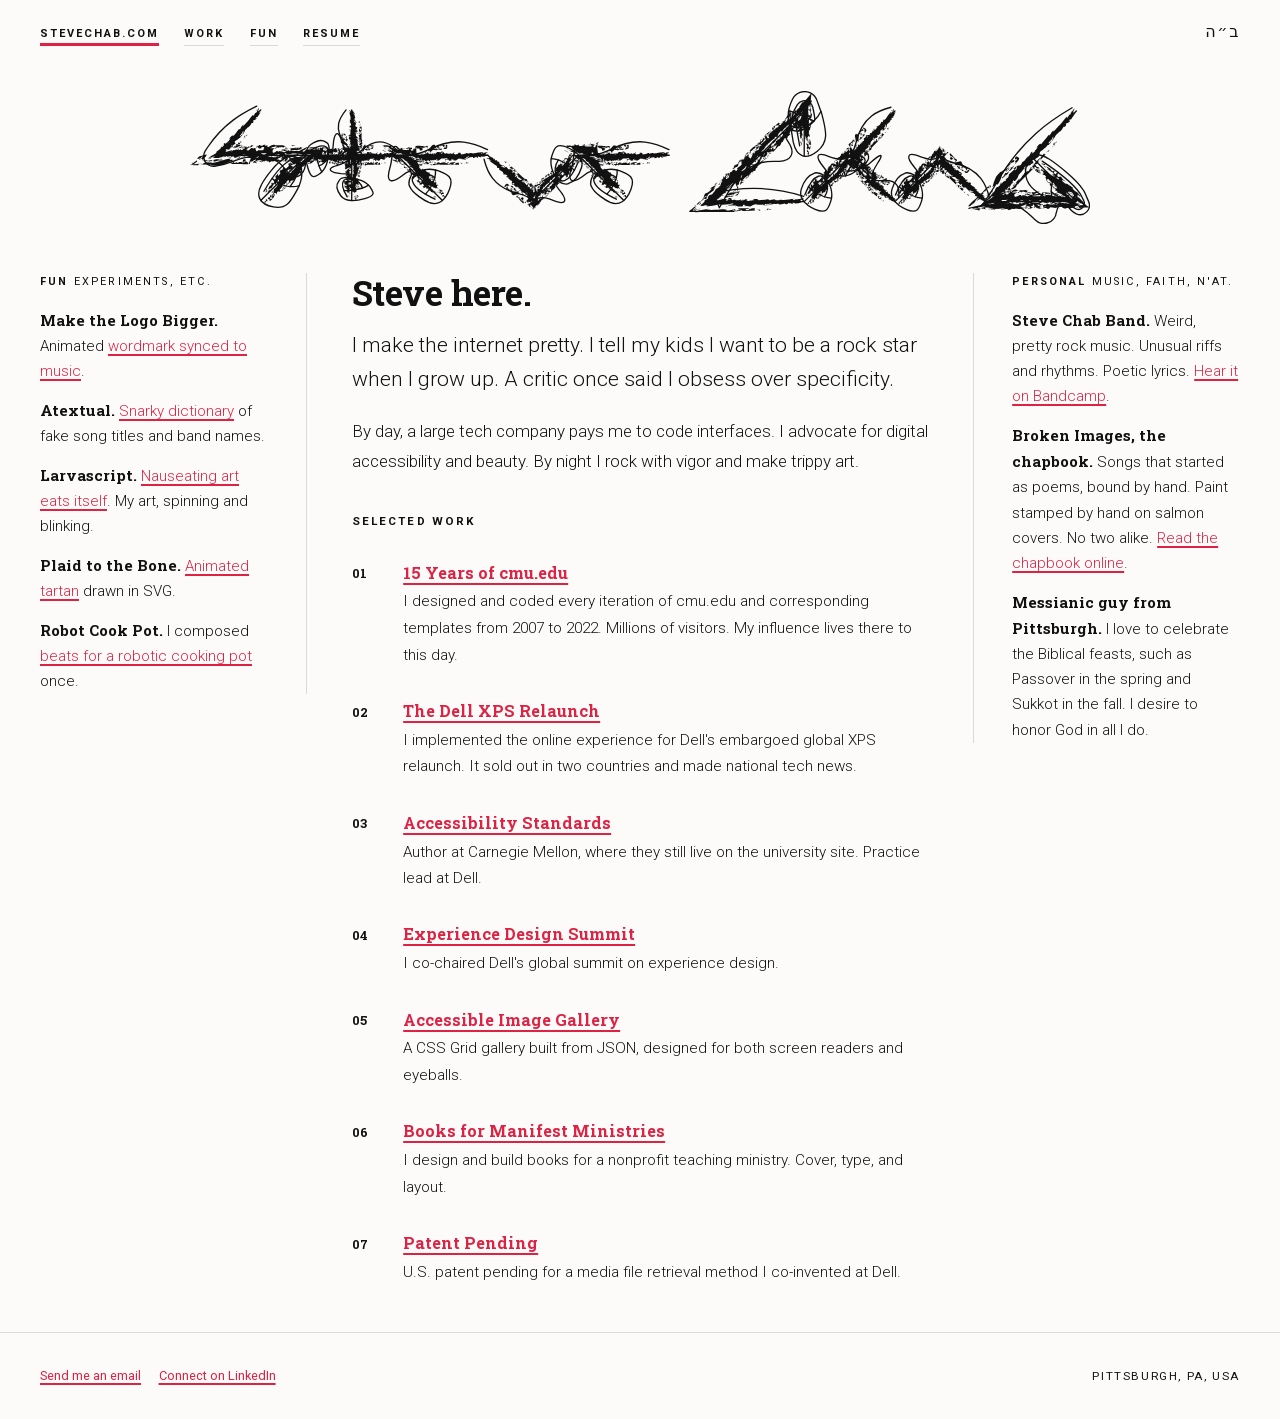
==== index.html @ 8f7218b8 "I did it." ====
<!doctype html>
<html lang="en">

<head>
  <meta charset="utf-8">
  <title>Steve Chab: I make the internet pretty.</title>
  <meta name="description" content="Steve Chab designs and builds accessible, beautiful interfaces in Pittsburgh. He also fronts a rock band, stamps paint on book covers, makes trippy art, and writes poems.">
  <meta name="viewport" content="width=device-width, initial-scale=1">
  <link rel="canonical" href="https://stevechab.com/">

  <meta name="author" content="Steve Chab">
  <meta name="theme-color" content="#fcfbfa" media="(prefers-color-scheme: light)">
  <meta name="theme-color" content="#0a0a0a" media="(prefers-color-scheme: dark)">

  <meta property="og:type" content="website">
  <meta property="og:site_name" content="Steve Chab">
  <meta property="og:url" content="https://stevechab.com/">
  <meta property="og:title" content="Steve Chab: I make the internet pretty.">
  <meta property="og:description" content="Steve Chab designs and builds accessible, beautiful interfaces in Pittsburgh. He also fronts a rock band, stamps paint on book covers, makes trippy art, and writes poems.">
  <meta property="og:image" content="https://stevechab.com/share-card.png">
  <meta property="og:image:width" content="1200">
  <meta property="og:image:height" content="630">
  <meta property="og:image:alt" content="Steve Chab's signature mark over his name and the line: I make the internet pretty.">
  <meta name="twitter:card" content="summary_large_image">
  <meta name="twitter:image:alt" content="Steve Chab's signature mark over his name and the line: I make the internet pretty.">

  <link rel="icon" href="favicon.ico" sizes="32x32">
  <link rel="icon" href="favicon.svg" type="image/svg+xml">
  <link rel="apple-touch-icon" href="icon.png">

  <link rel="preload" href="fonts/roboto-latin.woff2" as="font" type="font/woff2" crossorigin>
  <link rel="preload" href="fonts/roboto-slab-latin.woff2" as="font" type="font/woff2" crossorigin>

  <link rel="stylesheet" href="css/site.css">
  <link rel="stylesheet" href="css/tractate.css">
</head>

<body>
  <a class="skip-link" href="#main">Skip to the main text</a>

  <header class="shell masthead">
    <nav class="nav" aria-label="Main">
      <a class="nav__link" href="./" aria-current="page">stevechab.com</a>
      <a class="nav__link" href="work/">Work</a>
      <a class="nav__link" href="fun/">Fun</a>
      <a class="nav__link" href="resume/">Resume</a>
    </nav>

    <p class="masthead__baruch" title="Baruch Hashem, blessed is the name"><span class="sr-only">Baruch Hashem, blessed is the name </span><span lang="he">ב״ה</span></p>
  </header>

  <main class="shell" id="main" tabindex="-1">

    <div class="wordmark">
      <img class="wordmark__mark" src="images/wordmark.svg" alt="Steve Chab" width="3373" height="499">
    </div>

    <div class="tractate">

      <section class="tractate__main" aria-labelledby="lede">
        <h1 class="tractate__title" id="lede">Steve here.</h1>
        <p class="tractate__lede">I make the internet pretty. I tell my kids I want to be a rock star when I grow up. A critic once said I obsess over specificity.</p>
        <p class="tractate__body">By day, a large tech company pays me to code interfaces. I advocate for digital accessibility and beauty. By night I rock with vigor and make trippy art.</p>

        <h2 class="label" id="selected-work">Selected Work</h2>
        <ol class="works" aria-labelledby="selected-work">
          <li class="works__item">
            <span class="works__number" aria-hidden="true">01</span>
            <span>
              <a class="works__title" href="work/#cmu">15 Years of cmu.edu</a>
              <span class="works__caption">I designed and coded every iteration of cmu.edu and corresponding templates from 2007 to 2022. Millions of visitors. My influence lives there to this day.</span>
            </span>
          </li>
          <li class="works__item">
            <span class="works__number" aria-hidden="true">02</span>
            <span>
              <a class="works__title" href="work/#xps">The Dell XPS Relaunch</a>
              <span class="works__caption">I implemented the online experience for Dell's embargoed global XPS relaunch. It sold out in two countries and made national tech news.</span>
            </span>
          </li>
          <li class="works__item">
            <span class="works__number" aria-hidden="true">03</span>
            <span>
              <a class="works__title" href="work/#accessibility">Accessibility Standards</a>
              <span class="works__caption">Author at Carnegie Mellon, where they still live on the university site. Practice lead at Dell.</span>
            </span>
          </li>
          <li class="works__item">
            <span class="works__number" aria-hidden="true">04</span>
            <span>
              <a class="works__title" href="work/#summit">Experience Design Summit</a>
              <span class="works__caption">I co-chaired Dell's global summit on experience design.</span>
            </span>
          </li>
          <li class="works__item">
            <span class="works__number" aria-hidden="true">05</span>
            <span>
              <a class="works__title" href="work/#gallery">Accessible Image Gallery</a>
              <span class="works__caption">A CSS Grid gallery built from JSON, designed for both screen readers and eyeballs.</span>
            </span>
          </li>
          <li class="works__item">
            <span class="works__number" aria-hidden="true">06</span>
            <span>
              <a class="works__title" href="work/#manifest">Books for Manifest Ministries</a>
              <span class="works__caption">I design and build books for a nonprofit teaching ministry. Cover, type, and layout.</span>
            </span>
          </li>
          <li class="works__item">
            <span class="works__number" aria-hidden="true">07</span>
            <span>
              <a class="works__title" href="work/#patent">Patent Pending</a>
              <span class="works__caption">U.S. patent pending for a media file retrieval method I co-invented at Dell.</span>
            </span>
          </li>
        </ol>
      </section>

      <nav class="tractate__projects tractate__margin" aria-labelledby="fun-head">
        <h2 class="label" id="fun-head">Fun <span class="label__gloss">Experiments, etc.</span></h2>
        <ul class="tractate__margin-list">
          <li><strong>Make the Logo Bigger.</strong> Animated <a href="logo/">wordmark synced to music</a>.</li>
          <li><strong>Atextual.</strong> <a href="atextual/">Snarky dictionary</a> of fake song titles and band names.</li>
          <li><strong>Larvascript.</strong> <a href="larvascript/">Nauseating art eats itself</a>. My art, spinning and blinking.</li>
          <li><strong>Plaid to the Bone.</strong> <a href="tartan/">Animated tartan</a> drawn in SVG.</li>
          <li><strong>Robot Cook Pot.</strong> I composed <a href="https://soundcloud.com/stevechab/potbot">beats for a robotic cooking pot</a> once.</li>
        </ul>
      </nav>

      <section class="tractate__work tractate__margin" aria-labelledby="personal-head">
        <h2 class="label" id="personal-head">Personal <span class="label__gloss">Music, faith, n'at.</span></h2>
        <ul class="tractate__margin-list">
          <li><strong>Steve Chab Band.</strong> Weird, pretty rock music. Unusual riffs and rhythms. Poetic lyrics. <a href="https://stevechab.bandcamp.com">Hear it on Bandcamp</a>.</li>
          <li><strong>Broken Images, the chapbook.</strong> Songs that started as poems, bound by hand. Paint stamped by hand on salmon covers. No two alike. <a href="https://stevechab.band">Read the chapbook online</a>.</li>
          <li><strong>Messianic guy from Pittsburgh.</strong> I love to celebrate the Biblical feasts, such as Passover in the spring and Sukkot in the fall. I desire to honor God in all I do.</li>
        </ul>
      </section>
    </div>
  </main>

  <footer class="shell site-footer">
    <nav class="site-footer__nav" aria-label="Elsewhere">
      <a href="mailto:resume@stevechab.com">Send me an email</a>
      <a href="https://www.linkedin.com/in/stevechab/">Connect on LinkedIn</a>
    </nav>
    <p class="site-footer__place">Pittsburgh, PA, USA</p>
  </footer>

  <script type="application/ld+json">
  {
    "@context": "https://schema.org",
    "@type": "Person",
    "@id": "https://stevechab.com/#steve",
    "name": "Steve Chab",
    "url": "https://stevechab.com/",
    "image": "https://stevechab.com/share-card.png",
    "jobTitle": "Design engineer",
    "worksFor": {
      "@type": "Organization",
      "name": "Dell Technologies"
    },
    "address": {
      "@type": "PostalAddress",
      "addressLocality": "Pittsburgh",
      "addressRegion": "PA",
      "addressCountry": "US"
    },
    "sameAs": [
      "https://stevechab.band",
      "https://stevechab.bandcamp.com/",
      "https://www.linkedin.com/in/stevechab/"
    ]
  }
  </script>
  <script src="js/jump.js" defer></script>

</body>

</html>
---- css/site.css ----
/* ==================================================================
   stevechab.com — the shell
   ==================================================================
   Tokens, base elements, and the parts every page carries: skip link,
   running head, footer, wordmark, focus, motion guard, print. Page
   layout lives in each page's own partial.

   Contrast ratios in comments are measured. WCAG 2.2 AA asks 4.5:1
   for body text, 3:1 for large text and non-text UI.
   ================================================================== */

/* ------------------------------------------------------------------
   Fonts, self-hosted
   ------------------------------------------------------------------
   Variable builds: one file per family per subset carries the whole
   100 to 900 axis. unicode-range keeps latin-ext unfetched until a
   page sets a character in it, so an English page takes the two latin
   files and stops.

   Licence and provenance: web/fonts/LICENSE.txt
   ------------------------------------------------------------------ */

@font-face {
  font-family: 'Roboto';
  font-style: normal;
  font-weight: 100 900;
  font-display: swap;
  src: url(../fonts/roboto-latin-ext.woff2) format('woff2');
  unicode-range: U+0100-02BA, U+02BD-02C5, U+02C7-02CC, U+02CE-02D7, U+02DD-02FF,
    U+0304, U+0308, U+0329, U+1D00-1DBF, U+1E00-1E9F, U+1EF2-1EFF, U+2020,
    U+20A0-20AB, U+20AD-20C0, U+2113, U+2C60-2C7F, U+A720-A7FF;
}

@font-face {
  font-family: 'Roboto';
  font-style: normal;
  font-weight: 100 900;
  font-display: swap;
  src: url(../fonts/roboto-latin.woff2) format('woff2');
  unicode-range: U+0000-00FF, U+0131, U+0152-0153, U+02BB-02BC, U+02C6, U+02DA, U+02DC,
    U+0304, U+0308, U+0329, U+2000-206F, U+20AC, U+2122, U+2191, U+2193,
    U+2212, U+2215, U+FEFF, U+FFFD;
}

@font-face {
  font-family: 'Roboto Slab';
  font-style: normal;
  font-weight: 100 900;
  font-display: swap;
  src: url(../fonts/roboto-slab-latin-ext.woff2) format('woff2');
  unicode-range: U+0100-02BA, U+02BD-02C5, U+02C7-02CC, U+02CE-02D7, U+02DD-02FF,
    U+0304, U+0308, U+0329, U+1D00-1DBF, U+1E00-1E9F, U+1EF2-1EFF, U+2020,
    U+20A0-20AB, U+20AD-20C0, U+2113, U+2C60-2C7F, U+A720-A7FF;
}

@font-face {
  font-family: 'Roboto Slab';
  font-style: normal;
  font-weight: 100 900;
  font-display: swap;
  src: url(../fonts/roboto-slab-latin.woff2) format('woff2');
  unicode-range: U+0000-00FF, U+0131, U+0152-0153, U+02BB-02BC, U+02C6, U+02DA, U+02DC,
    U+0304, U+0308, U+0329, U+2000-206F, U+20AC, U+2122, U+2191, U+2193,
    U+2212, U+2215, U+FEFF, U+FFFD;
}


:root {
  color-scheme: light dark;

  /* --- primitives: ink and paper --- */
  --black: #000;
  --white: #fff;
  --ink-900: #111;          /* body text on light */
  --paper-50: #fcfbfa;      /* light surface */
  --ink-050: #f2f0ee;       /* body text on dark */
  --paper-950: #0a0a0a;     /* dark surface */

  /* --- primitives: the accent ramp, one hue family --- */
  --accent-300: #f89;       /* 9.23:1 on #000, hover on dark */
  --accent-400: #f67;       /* 7.42:1 on #000, 6.99:1 on #0a0a0a */
  --accent-600: #d24;       /* 4.79:1 on #fff, 4.55:1 on #fcfbfa */
  --accent-800: #b23;       /* 6.20:1 on #fff, hover on light */

  /* --- semantic: light surface (default) --- */
  --surface: var(--paper-50);
  --surface-raised: var(--white);
  --text: var(--ink-900);
  --rule: rgba(17, 17, 17, .14);
  --link: var(--accent-600);
  --link-hover: var(--accent-800);
  --focus-ring: var(--accent-600);
  --selection: #f89;

  /* --- type --- */
  --font-slab: 'Roboto Slab', Georgia, 'Times New Roman', serif;
  --font-sans: 'Roboto', system-ui, -apple-system, sans-serif;
  --font-mono: ui-monospace, 'SF Mono', Menlo, monospace;
  --text-xs:   .75rem;
  --text-sm:   .875rem;
  --text-base: 1.0625rem;
  --text-lg:   1.25rem;
  --text-xl:   1.5625rem;
  --text-2xl:  1.953rem;
  --text-3xl:  2.441rem;
  --text-4xl:  3.052rem;
  --leading-tight: 1.15;
  --leading-snug: 1.35;
  --leading-normal: 1.75;
  --measure: 65ch;

  /* --- spacing, 4px base --- */
  --space-1: .25rem;
  --space-2: .5rem;
  --space-3: .75rem;
  --space-4: 1rem;
  --space-6: 1.5rem;
  --space-8: 2rem;
  --space-12: 3rem;
  --space-16: 4rem;
  --space-24: 6rem;

  /* --- borders and radius --- */
  --border-width: 1px;
  --border-width-thick: 2px;
  --radius-sm: 2px;

  /* --- z-index, no magic numbers --- */
  --z-base: 0;
  --z-raised: 10;
  --z-sticky: 100;
  --z-header: 1000;
  --z-overlay: 10000;

  /* --- motion --- */
  --duration-fast: .18s;
  --duration-slow: 1s;
  --ease-out: cubic-bezier(.22, 1, .36, 1);
  --ease-in-out: cubic-bezier(.65, 0, .35, 1);

  /* --- shell --- */
  --shell-max: 1560px;
  --shell-pad: 2.5rem;
}

@media (prefers-color-scheme: dark) {
  :root {
    --surface: var(--paper-950);
    --surface-raised: var(--black);
    --text: var(--ink-050);
    --rule: rgba(242, 240, 238, .18);
    --link: var(--accent-400);
    --link-hover: var(--accent-300);
    --focus-ring: var(--accent-400);
    --selection: #d24;
  }
}

@media (max-width: 767px) {
  :root { --shell-pad: 1.25rem; }
}

/* ==================================================================
   Base
   ================================================================== */

*, *::before, *::after { box-sizing: border-box; }

html {
  -webkit-text-size-adjust: 100%;
  scroll-behavior: smooth;
}

body {
  margin: 0;
  background: var(--surface);
  color: var(--text);
  font-family: var(--font-sans);
  font-weight: 300;
  font-size: var(--text-base);
  line-height: var(--leading-normal);
  padding-bottom: var(--space-8);
}

::selection { background: var(--selection); color: var(--ink-900); }

img, svg, video, canvas, iframe { max-width: 100%; vertical-align: middle; }

/* The width and height attributes reserve the box before the file
   lands; height: auto lets it shrink with the column and keep the
   ratio. A <video> needs it said out loud, or the height attribute is
   taken as a pixel height and the frame stretches. */
img, video { height: auto; }

h1, h2, h3, h4 { font-family: var(--font-slab); font-weight: 700; }

a {
  color: var(--link);
  text-decoration: underline;
  text-decoration-thickness: 1.5px;
  text-underline-offset: .22em;
  text-decoration-skip-ink: none;
  transition: text-decoration-thickness var(--duration-fast) var(--ease-out);
}

a:hover {
  color: var(--link-hover);
  text-decoration-thickness: 3px;
}

/* One ring, measured over 3:1 on both surfaces. */
a:focus-visible,
button:focus-visible,
summary:focus-visible,
input:focus-visible,
select:focus-visible,
textarea:focus-visible,
[tabindex]:focus-visible {
  outline: 3px solid var(--focus-ring);
  outline-offset: 3px;
  border-radius: var(--radius-sm);
}

@supports not selector(:focus-visible) {
  a:focus, button:focus, input:focus, select:focus, textarea:focus {
    outline: 3px solid var(--focus-ring);
    outline-offset: 3px;
  }
}

.sr-only {
  position: absolute;
  width: 1px;
  height: 1px;
  padding: 0;
  margin: -1px;
  overflow: hidden;
  clip: rect(0, 0, 0, 0);
  white-space: nowrap;
  border: 0;
}

/* ==================================================================
   Skip link — first in tab order on every page
   ================================================================== */

.skip-link {
  position: absolute;
  left: var(--space-2);
  top: var(--space-2);
  z-index: var(--z-overlay);
  padding: var(--space-2) var(--space-4);
  background: var(--surface-raised);
  color: var(--text);
  border: var(--border-width-thick) solid var(--focus-ring);
  text-decoration: none;
  transform: translateY(-250%);
  transition: transform var(--duration-fast) var(--ease-out);
}

.skip-link:focus { transform: translateY(0); }

/* Jump targets. js/jump.js moves the keyboard to whatever a same-page
   link points at. The target is out of the Tab order and only ever
   focused on purpose, so it draws no ring. */

[tabindex="-1"]:focus { outline: none; }

/* ==================================================================
   Shell: running head, footer
   ================================================================== */

.shell {
  max-width: var(--shell-max);
  margin: 0 auto;
  padding-left: var(--shell-pad);
  padding-right: var(--shell-pad);
}

/* Nav flush left, ב״ה in the right corner. The auto margin does that,
   not space-between: narrow screens wrap the blessing onto a line of
   its own, where space-between would drop it back to the left. */

.masthead {
  display: flex;
  align-items: baseline;
  justify-content: space-between;
  gap: var(--space-4) var(--space-8);
  flex-wrap: wrap;
  padding-top: 1.1rem;
  padding-bottom: 1.3rem;
}

.masthead__baruch {
  margin: 0;
  margin-inline-start: auto;
  font-size: 16px;
  font-family: system-ui, sans-serif;
  letter-spacing: .1em;
}

.nav {
  display: flex;
  flex-wrap: wrap;
  justify-content: flex-start;
  gap: .9rem 1.6rem;
  align-items: baseline;
}

.nav__link {
  font-size: 11px;
  font-weight: 700;
  letter-spacing: .18em;
  text-transform: uppercase;
  color: var(--text);
  text-decoration: none;
  border-bottom: var(--border-width) solid var(--rule);
  padding-bottom: 2px;
  /* The box measures 22px, under WCAG 2.2's 24px target floor. The 3px
     goes on top so the rule under the word stays put: hover and current
     trade the same 3px between padding and border. */
  padding-top: 3px;
}

.nav__link:hover {
  color: var(--text);
  border-bottom-color: var(--link);
  border-bottom-width: 3px;
  padding-bottom: 0;
}

.nav__link[aria-current="page"] {
  border-bottom: 3px solid var(--link);
  padding-bottom: 0;
}

.wordmark {
  text-align: center;
  padding: var(--space-6) 0 1.6rem;
}

.wordmark__mark {
  display: block;
  width: 100%;
  max-width: 900px;
  min-width: 180px;
  margin: 0 auto calc(var(--space-6));
}

.site-footer {
  margin-top: var(--space-8);
  padding-top: var(--space-8);
  border-top: var(--border-width) solid var(--rule);
  display: flex;
  flex-wrap: wrap;
  gap: var(--space-4);
  align-items: center;
  justify-content: space-between;
  font-weight: 400;
}

.site-footer__nav {
  display: flex;
  flex-wrap: wrap;
  gap: 1.1rem;
  font-size: .8rem;
}

.site-footer__place {
  margin: 0;
  font-size: .72rem;
  letter-spacing: .14em;
  text-transform: uppercase;
}

/* ==================================================================
   Page head — every page after the homepage
   ==================================================================
   /work, /fun, and /resume all open the same way: a slab title at the
   homepage's h1 size, one lede at the homepage's lede size, both flush
   with the shell's left margin.
   ================================================================== */

.sheet-head {
  padding-top: var(--space-8);
  padding-bottom: var(--space-4);
}

.sheet-head__title {
  margin: 0 0 .9rem;
  font-size: 2.2rem;
  line-height: var(--leading-tight);
  letter-spacing: -.015em;
}

.sheet-head__lede {
  margin: 0 0 1.2rem;
  font-size: 1.32rem;
  line-height: 1.62;
}

/* ==================================================================
   Section label
   ==================================================================
   The small uppercase heading that names a column, a group, or a
   resume section. Sizes and margins belong to the page that uses it.
   Both the label and its gloss sit at full ink; a muted gray here
   measures near 2.5:1 and fails AA.
   ================================================================== */

.label {
  font-family: var(--font-sans);
  font-weight: 700;
  letter-spacing: .18em;
  text-transform: uppercase;
  color: var(--text);
  text-align: left;
}

.label__gloss { font-weight: 400; }

/* ==================================================================
   The empty slot
   ==================================================================
   Placeholder. Every .slot is a hole waiting for a real <img> or
   <video>, and nothing else in the stylesheet depends on it.
   ================================================================== */

.slot {
  display: grid;
  align-content: center;
  gap: var(--space-2);
  padding: var(--space-6);
  border: var(--border-width-thick) dashed var(--rule);
  border-radius: var(--radius-sm);
  aspect-ratio: 16 / 10;
  text-align: left;
}

.slot--video { aspect-ratio: 16 / 9; }
.slot--tall { aspect-ratio: 4 / 5; }

.slot__kind {
  margin: 0;
  font-size: .68rem;
  font-weight: 700;
  letter-spacing: .2em;
  text-transform: uppercase;
}

.slot__note {
  margin: 0;
  font-size: .9rem;
  line-height: var(--leading-snug);
}

/* ==================================================================
   Motion guard
   ==================================================================
   This site ships strobing and flashing work on purpose. A reduced
   motion setting stops every animation, including ones declared in a
   page's own <style> block.
   ================================================================== */

@media (prefers-reduced-motion: reduce) {
  html { scroll-behavior: auto; }

  *, *::before, *::after {
    animation-duration: .001ms !important;
    animation-iteration-count: 1 !important;
    animation-delay: 0ms !important;
    transition-duration: .001ms !important;
    transition-delay: 0ms !important;
  }

  video, canvas { animation-play-state: paused !important; }
}

/* ==================================================================
   Print
   ==================================================================
   Every page prints as a document.
   ================================================================== */

@media print {
  body {
    background: #fff;
    color: #000;
    font-size: 11pt;
    padding-bottom: 0;
  }

  a { color: #000; }

  /* The running head is chrome; the page's own h1 carries the identity. */
  .skip-link,
  .masthead,
  .slot { display: none; }
}
---- css/tractate.css ----
/* ==================================================================
   The tractate
   ==================================================================
   A Talmud page for a homepage: the main text in the center,
   commentary in both margins. Three columns above 1140px, a single
   column below.

   DOM order is main, then left margin, then right margin, so a small
   screen and a screen reader both get the main text first.
   ================================================================== */

/* --- the type scale -----------------------------------------------
   Fixed sizes: a 17px body under a 35px slab headline, a 21px lede
   between them. The columns hold that proportion at every width
   rather than growing the body with the viewport.
   ------------------------------------------------------------------ */

.tractate {
  display: grid;
  grid-template-columns: 1fr;
  gap: 2.6rem;
  align-items: start;
}

/* In the single-column stack the shell alone would give a 1000px line,
   so the measure caps and the stack centers. */
@media (max-width: 1139px) {
  .tractate {
    max-width: 40rem;
    margin-inline: auto;
  }
}

/* Area names only exist once the areas do. Naming them in the
   single-column stack mints implicit lines and lands all three columns
   on top of each other. */
@media (min-width: 1140px) {
  .tractate {
    grid-template-columns: 1fr minmax(0, 48%) 1fr;
    grid-template-areas: "projects main work";
    column-gap: 2.8rem;
  }

  .tractate__main { grid-area: main; }

  .tractate__projects {
    grid-area: projects;
    border-right: var(--border-width) solid var(--rule);
    padding-right: 2.4rem;
  }

  .tractate__work {
    grid-area: work;
    border-left: var(--border-width) solid var(--rule);
    padding-left: 2.4rem;
  }

  .tractate__main,

  /* The margins are set smaller only while they sit in an actual
     margin. Stacked, they read at the same 17px as the main column. */
  .tractate__margin { font-size: .9375rem; }
}

/* --- the center column ------------------------------------------- */

.tractate__main {
  font-size: 1.0625rem;
}

.tractate__title {
  margin: 0 0 .9rem;
  font-size: 2.2rem;
  line-height: var(--leading-tight);
  letter-spacing: -.015em;
  text-align: left;
  text-box: trim-start cap alphabetic;
}

.tractate__lede {
  margin: 0 0 1.2rem;
  font-size: 1.32rem;
  line-height: 1.62;
}

.tractate__body {
  margin: 0 0 1.2rem;
  font-size: 1.06rem;
  line-height: 1.78;
}

/* --- section labels, shared by all three columns ------------------ */

.tractate__main .label {
  margin: 2.2rem 0 .8rem;
  font-size: .72rem;
}

.tractate__projects .label,
.tractate__work .label {
  margin: 0 0 .7rem;
  font-size: .68rem;
  letter-spacing: .2em;
}

/* --- the numbered work list --------------------------------------- */

.works {
  margin: 0;
  padding: 0;
  list-style: none;
  text-align: left;
}

.works__item {
  display: grid;
  grid-template-columns: 2.2rem 1fr;
  gap: 1rem;
  padding: .9rem 0;
}

.works__number {
  font-family: var(--font-slab);
  font-weight: 700;
  font-size: .8rem;
  color: var(--text);
  padding-top: .28em;
}

.works__title {
  font-family: var(--font-slab);
  font-weight: 700;
  font-size: 1.02rem;
}

.works__caption {
  display: block;
  font-size: .95rem;
}

/* --- the margin columns -------------------------------------------- */

.tractate__margin {
  font-size: .9375rem;
  line-height: 1.68;
}

.tractate__margin-list {
  margin: 1rem 0 0;
  padding: 0;
  list-style: none;
  display: grid;
  gap: .85rem;
}

.tractate__margin-list strong {
  font-family: var(--font-slab);
  color: var(--text);
}
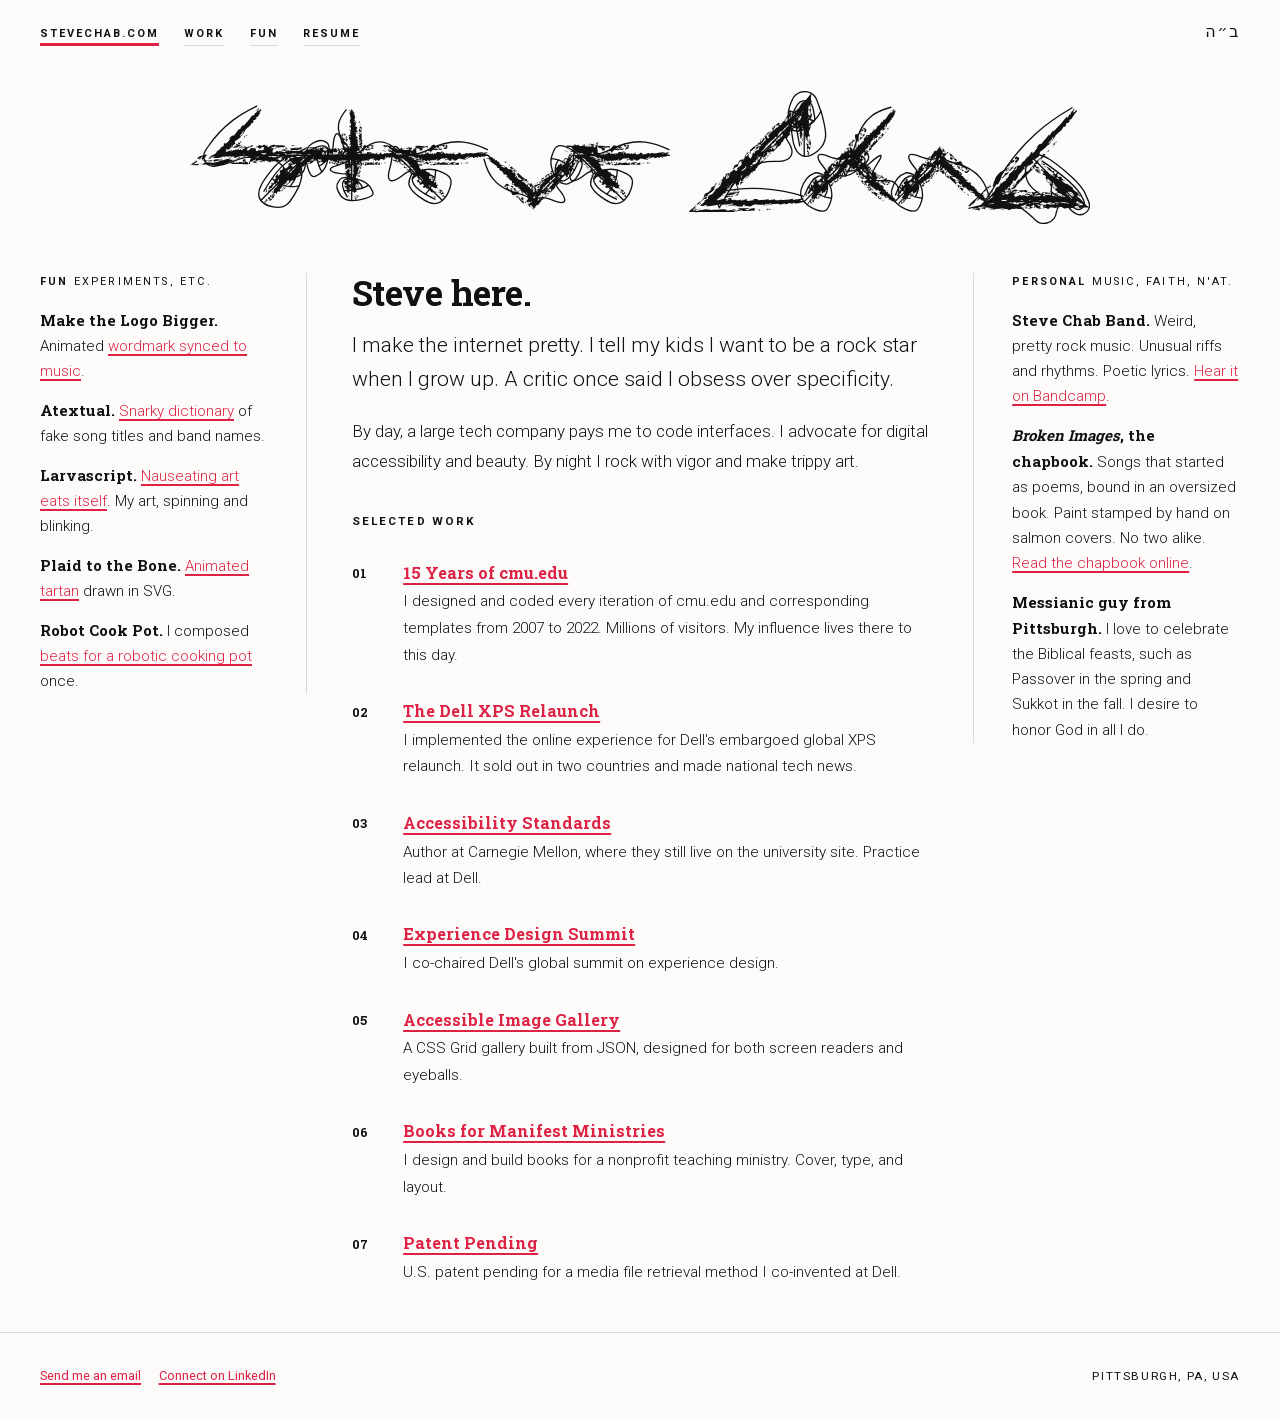
==== commit dfc3637e: "typo" ====
--- a/index.html
+++ b/index.html
@@ -131,7 +131,7 @@
         <h2 class="label" id="personal-head">Personal <span class="label__gloss">Music, faith, n'at.</span></h2>
         <ul class="tractate__margin-list">
           <li><strong>Steve Chab Band.</strong> Weird, pretty rock music. Unusual riffs and rhythms. Poetic lyrics. <a href="https://stevechab.bandcamp.com">Hear it on Bandcamp</a>.</li>
-          <li><strong>Broken Images, the chapbook.</strong> Songs that started as poems, bound by hand. Paint stamped by hand on salmon covers. No two alike. <a href="https://stevechab.band">Read the chapbook online</a>.</li>
+          <li><strong><em>Broken Images</em>, the chapbook.</strong> Songs that started as poems, bound in an oversized book. Paint stamped by hand on salmon covers. No two alike. <a href="https://stevechab.band">Read the chapbook online</a>.</li>
           <li><strong>Messianic guy from Pittsburgh.</strong> I love to celebrate the Biblical feasts, such as Passover in the spring and Sukkot in the fall. I desire to honor God in all I do.</li>
         </ul>
       </section>
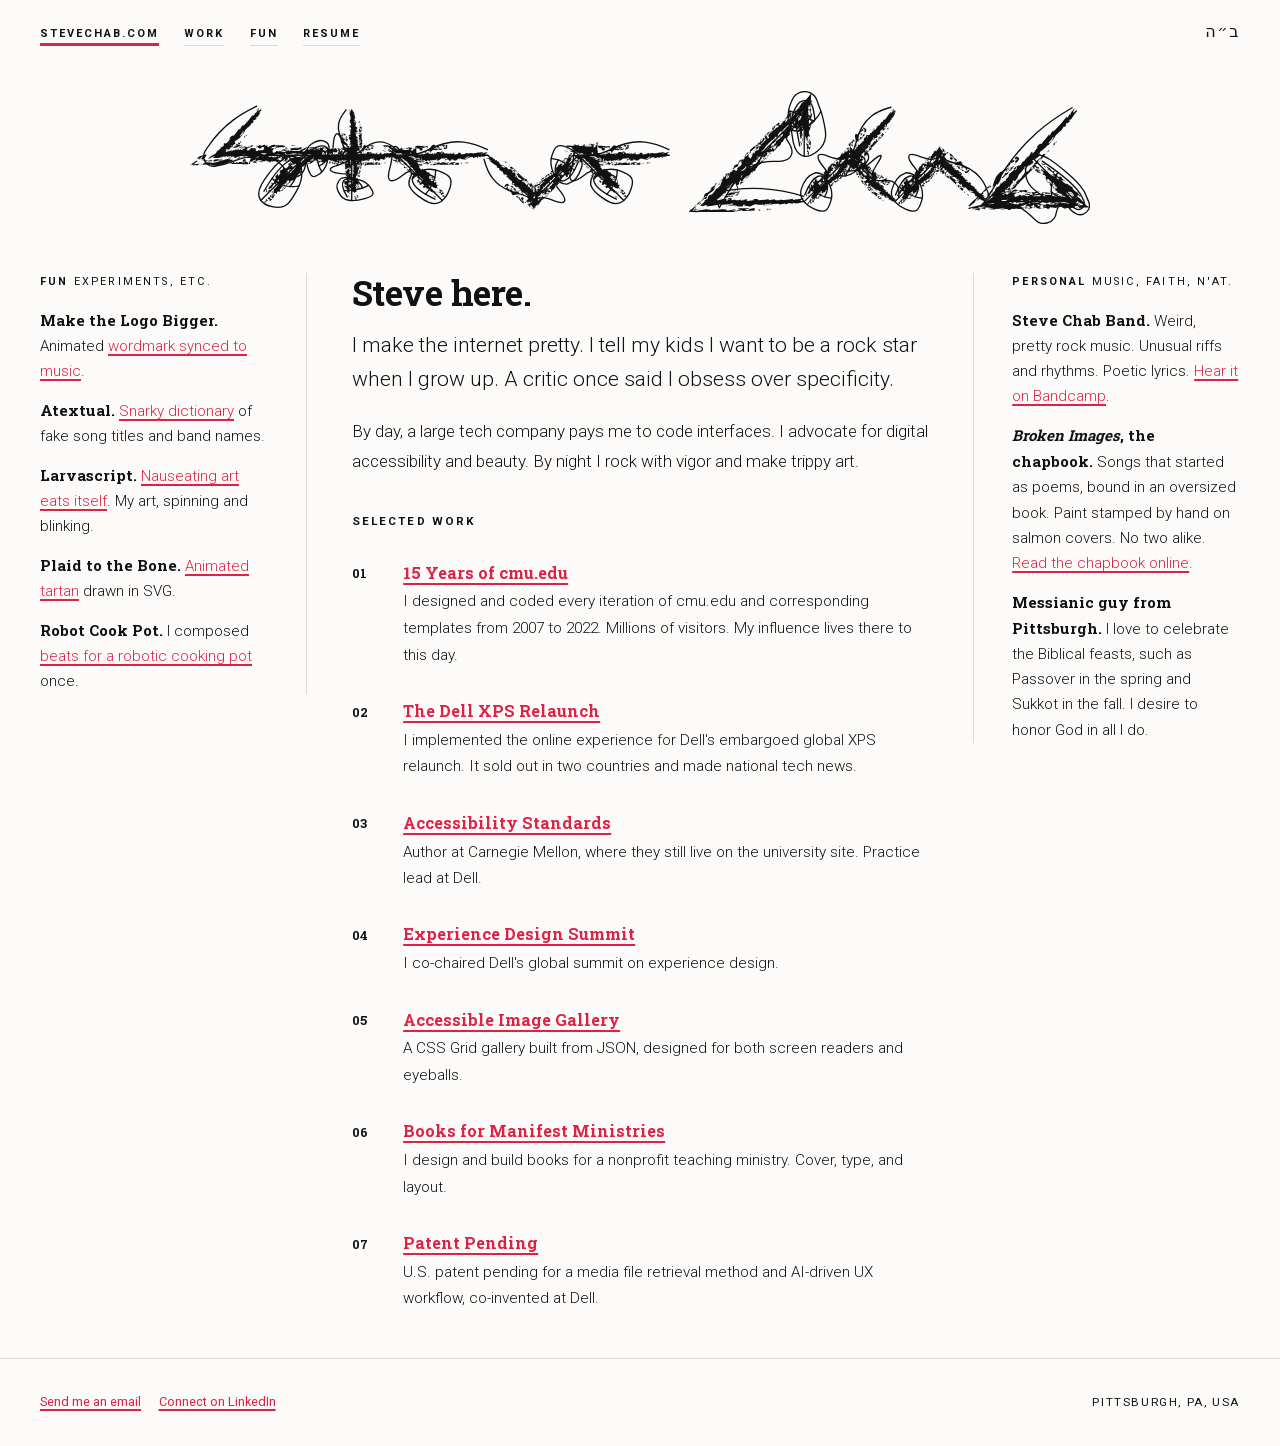
==== commit 8a67256d: "resume/work copy updates" ====
--- a/index.html
+++ b/index.html
@@ -51,8 +51,8 @@
 
   <main class="shell" id="main" tabindex="-1">
 
-    <div class="wordmark">
-      <img class="wordmark__mark" src="images/wordmark.svg" alt="Steve Chab" width="3373" height="499">
+    <div class="wordmark wordmark--crop">
+      <img class="wordmark__mark" src="images/wordmark.svg" alt="abstract illustration of Steve Chab, originally hand-drawn on graph paper" width="3373" height="499">
     </div>
 
     <div class="tractate">
@@ -110,7 +110,7 @@
             <span class="works__number" aria-hidden="true">07</span>
             <span>
               <a class="works__title" href="work/#patent">Patent Pending</a>
-              <span class="works__caption">U.S. patent pending for a media file retrieval method I co-invented at Dell.</span>
+              <span class="works__caption">U.S. patent pending for a media file retrieval method and AI-driven UX workflow, co-invented at Dell.</span>
             </span>
           </li>
         </ol>
--- a/css/site.css
+++ b/css/site.css
@@ -79,7 +79,7 @@
   /* --- primitives: the accent ramp, one hue family --- */
   --accent-300: #f89;       /* 9.23:1 on #000, hover on dark */
   --accent-400: #f67;       /* 7.42:1 on #000, 6.99:1 on #0a0a0a */
-  --accent-600: #d24;       /* 4.79:1 on #fff, 4.55:1 on #fcfbfa */
+  --accent-600: #d24;       /* 4.79:1 on #fff, 4.63:1 on #fcfbfa */
   --accent-800: #b23;       /* 6.20:1 on #fff, hover on light */
 
   /* --- semantic: light surface (default) --- */
@@ -347,6 +347,38 @@
   margin: 0 auto calc(var(--space-6));
 }
 
+/* --- chabstract -----------------------------------------------------
+   The wordmark competes with the h1 on mobile, so make it "chabstract."
+   Show partial wordmark as hero instead: zoom-in, crop, and add bg color. */
+
+.wordmark--crop {
+  background-color: var(--accent-400);
+  margin-bottom: var(--space-8);
+  overflow: hidden;
+}
+
+.wordmark--crop .wordmark__mark {
+  transform: scale(9) translateX(-27%) rotate(-5deg);
+}
+
+@media (min-width: 768px) {
+  main.shell > .wordmark--crop {
+    background-color: transparent;
+    margin-bottom: 0;
+    overflow: visible;
+  }
+
+  main.shell > .wordmark--crop .wordmark__mark { transform: none; }
+}
+
+/* --- narrow screens -------------------------------------------------
+   Try to keep nav and the blessing on one line. */
+
+@media (max-width: 767px) {
+  .masthead { column-gap: .75rem; }
+  .nav { gap: .9rem .75rem; }
+}
+
 .site-footer {
   margin-top: var(--space-8);
   padding-top: var(--space-8);
@@ -397,6 +429,7 @@
   margin: 0 0 1.2rem;
   font-size: 1.32rem;
   line-height: 1.62;
+  max-width: var(--measure);
 }
 
 /* ==================================================================
@@ -455,6 +488,222 @@
 }
 
 /* ==================================================================
+   Components
+   ==================================================================
+   The square control, the button, the motion gate, and the source
+   field. Shared by the pieces and /design, so they live here rather
+   than in css/piece.css. The frame around them, head and stage and
+   bar, is still the pieces' own and stays in piece.css.
+   ================================================================== */
+
+/* --- the square control --------------------------------------------
+   A square with a rule and a geometric mark. The caption is the
+   accessible name since the glyph can be abstract.
+
+   The fill uses .is-on rather than aria-pressed since the language
+   sometimes toggles (Play becomes Pause), and adding aria can cause
+   the state to be announced twice. */
+
+.control {
+  flex: none;
+  width: 56px;
+  display: flex;
+  flex-direction: column;
+  align-items: center;
+  gap: .45rem;
+}
+
+.control__btn {
+  width: 100%;
+  height: 56px;
+  padding: 0;
+  border: var(--border-width-thick) solid var(--text);
+  border-radius: 0;
+  background: transparent;
+  color: var(--text);
+  display: grid;
+  place-items: center;
+  cursor: pointer;
+  transition: background-color var(--duration-fast) var(--ease-out),
+              color var(--duration-fast) var(--ease-out);
+}
+
+.control__btn:hover { background: var(--text); color: var(--surface); }
+
+.control__btn.is-on {
+  background: var(--text);
+  color: var(--surface);
+}
+
+.control__mark {
+  display: block;
+  font-family: var(--font-slab);
+  font-size: 1.5rem;
+  line-height: 1;
+  font-weight: 400;
+}
+
+.control__mark--align {
+  text-box: trim-start cap alphabetic;
+}
+
+.control__mark svg { display: block; fill: currentColor; }
+
+/* One word. Anything longer is screen reader text inside the caption,
+   so the accessible name says "Next scene" while the page shows
+   "Scene". */
+
+.control__caption {
+  font-size: 10px;
+  font-weight: 700;
+  letter-spacing: .14em;
+  text-transform: uppercase;
+  color: var(--text);
+  text-align: center;
+  white-space: nowrap;
+}
+
+/* One full turn on press. The class is added on click and removed when
+   the turn ends, so a fast press turns every time. */
+
+@keyframes control-turn {
+  from { transform: rotate(0turn); }
+  to   { transform: rotate(1turn); }
+}
+
+.control__mark--turning {
+  animation: control-turn .5s var(--ease-out) 1;
+}
+
+/* --- the motion gate ------------------------------------------------
+   A <dialog> opened with showModal(), so the keyboard stays inside it,
+   the page behind goes inert, and Escape closes it. The rules below
+   only undo what the browser draws around a dialog by default: the
+   border, the shrink-to-fit box, and the centering margins. A modal
+   dialog rides the top layer, so it needs no z-index.
+
+   The layout hangs off [open]. A closed dialog is display: none by the
+   browser's own rules, and a bare .gate { display: grid } would beat
+   that and leave the warning on the screen. */
+
+.gate {
+  position: fixed;
+  inset: 0;
+  width: 100%;
+  height: 100%;
+  max-width: none;
+  max-height: none;
+  margin: 0;
+  border: 0;
+  padding: var(--space-4);
+  background: var(--surface);
+  color: var(--text);
+  overflow-y: auto;
+}
+
+.gate[open] {
+  display: grid;
+  place-items: center;
+}
+
+.gate::backdrop { background: rgb(0 0 0 / .7); }
+
+.gate__panel {
+  border: var(--border-width-thick) solid var(--text);
+  padding: 1.6rem;
+  max-width: 52ch;
+  background: var(--surface);
+}
+
+.gate__label {
+  margin: 0 0 .4rem;
+  font-size: 10px;
+  font-weight: 700;
+  letter-spacing: .16em;
+  text-transform: uppercase;
+  color: var(--link);
+}
+
+.gate__title {
+  margin: 0 0 .7rem;
+  font-family: var(--font-slab);
+  font-weight: 700;
+  font-size: var(--text-lg);
+  line-height: var(--leading-snug);
+}
+
+.gate__body { margin: 0 0 1.2rem; font-size: .95rem; line-height: 1.6; }
+
+.gate__actions { display: flex; flex-wrap: wrap; gap: .8rem; }
+
+.btn {
+  border: var(--border-width-thick) solid var(--text);
+  background: transparent;
+  color: var(--text);
+  font-family: var(--font-sans);
+  font-size: 11px;
+  font-weight: 700;
+  letter-spacing: .16em;
+  text-transform: uppercase;
+  padding: .85rem 1.2rem;
+  cursor: pointer;
+}
+
+.btn--solid { background: var(--text); color: var(--surface); }
+.btn:hover { background: var(--text); color: var(--surface); }
+.btn--solid:hover { background: transparent; color: var(--text); }
+
+/* --- the source field ----------------------------------------------
+   The label sits under the box, set like the caption under a square.
+   It still comes first in the source; column-reverse moves it, so a
+   screen reader hears the name before the box. */
+
+.field {
+  display: flex;
+  flex-direction: column-reverse;
+  gap: .45rem;
+  flex: 0 1 22rem;
+}
+
+.field__label {
+  font-size: 10px;
+  font-weight: 700;
+  letter-spacing: .14em;
+  text-transform: uppercase;
+  color: var(--text);
+  text-align: left;
+}
+
+.field__input {
+  height: 40px;
+  padding: 0 .7rem;
+  border: var(--border-width-thick) solid var(--text);
+  border-radius: 0;
+  background: var(--surface);
+  color: var(--text);
+  font-family: var(--font-sans);
+  font-size: .95rem;
+}
+
+.field__input::placeholder { color: var(--text); opacity: .62; }
+
+/* --- narrow screens -------------------------------------------------
+   Below 600px the captions stack under smaller squares, still over the
+   44px target floor. */
+
+@media (max-width: 599px) {
+  .control { width: 48px; gap: .3rem; }
+  .control__btn { height: 48px; }
+  .control__caption { font-size: 9px; letter-spacing: .1em; }
+
+  .field { flex: 1 1 100%; gap: .3rem; }
+  .field__input { height: 36px; }
+
+  .gate__panel { padding: 1.1rem; }
+  .gate__actions .btn { flex: 1 1 100%; }
+}
+
+/* ==================================================================
    Motion guard
    ==================================================================
    This site ships strobing and flashing work on purpose. A reduced
@@ -492,8 +741,12 @@
 
   a { color: #000; }
 
-  /* The running head is chrome; the page's own h1 carries the identity. */
+  /* The running head is chrome; the page's own h1 carries the identity.
+     A form field and a dialog print as nothing at all. */
   .skip-link,
   .masthead,
-  .slot { display: none; }
-}
+  .slot,
+  .field,
+  .gate,
+  .gate[open] { display: none; }
+}
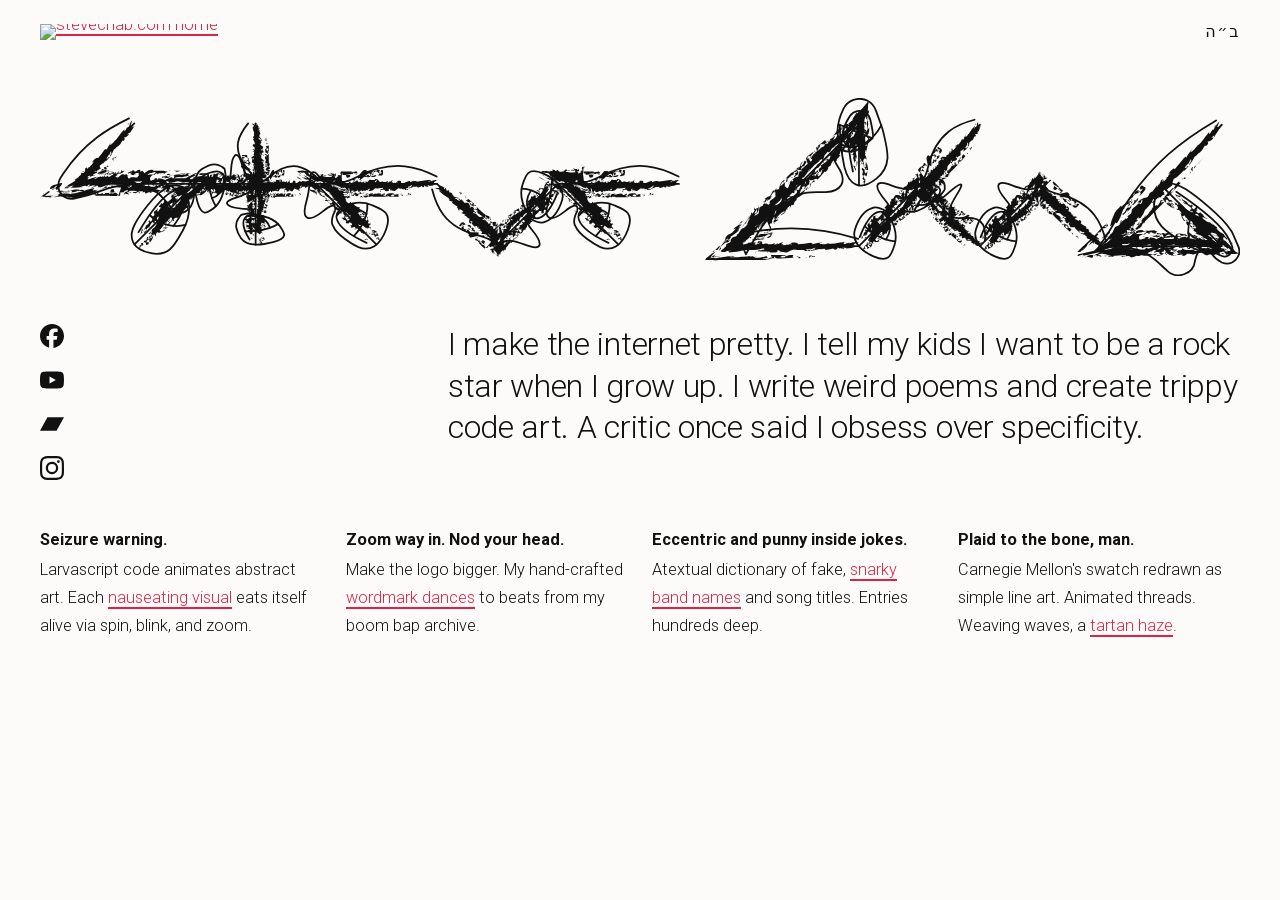
==== commit 304ac142: "new and improved" ====
--- a/index.html
+++ b/index.html
@@ -3,10 +3,12 @@
 
 <head>
   <meta charset="utf-8">
-  <title>Steve Chab: I make the internet pretty.</title>
-  <meta name="description" content="Steve Chab designs and builds accessible, beautiful interfaces in Pittsburgh. He also fronts a rock band, stamps paint on book covers, makes trippy art, and writes poems.">
+  <title>Steve Chab, Pittsburgh: I make the internet pretty.</title>
+  <meta name="description" content="Steve Chab fronts a rock band in Pittsburgh and codes weird, pretty things: abstract art that eats itself, a dancing wordmark, a dictionary of fake band names, and an animated tartan.">
   <meta name="viewport" content="width=device-width, initial-scale=1">
   <link rel="canonical" href="https://stevechab.com/">
+
+  <meta name="robots" content="max-image-preview:large">
 
   <meta name="author" content="Steve Chab">
   <meta name="theme-color" content="#fcfbfa" media="(prefers-color-scheme: light)">
@@ -15,8 +17,8 @@
   <meta property="og:type" content="website">
   <meta property="og:site_name" content="Steve Chab">
   <meta property="og:url" content="https://stevechab.com/">
-  <meta property="og:title" content="Steve Chab: I make the internet pretty.">
-  <meta property="og:description" content="Steve Chab designs and builds accessible, beautiful interfaces in Pittsburgh. He also fronts a rock band, stamps paint on book covers, makes trippy art, and writes poems.">
+  <meta property="og:title" content="Steve Chab, Pittsburgh: I make the internet pretty.">
+  <meta property="og:description" content="Steve Chab fronts a rock band in Pittsburgh and codes weird, pretty things: abstract art that eats itself, a dancing wordmark, a dictionary of fake band names, and an animated tartan.">
   <meta property="og:image" content="https://stevechab.com/share-card.png">
   <meta property="og:image:width" content="1200">
   <meta property="og:image:height" content="630">
@@ -32,146 +34,62 @@
   <link rel="preload" href="fonts/roboto-slab-latin.woff2" as="font" type="font/woff2" crossorigin>
 
   <link rel="stylesheet" href="css/site.css">
-  <link rel="stylesheet" href="css/tractate.css">
+  <link rel="stylesheet" href="css/home.css">
 </head>
 
 <body>
   <a class="skip-link" href="#main">Skip to the main text</a>
 
   <header class="shell masthead">
-    <nav class="nav" aria-label="Main">
-      <a class="nav__link" href="./" aria-current="page">stevechab.com</a>
-      <a class="nav__link" href="work/">Work</a>
-      <a class="nav__link" href="fun/">Fun</a>
-      <a class="nav__link" href="resume/">Resume</a>
-    </nav>
+    <a class="masthead__home" href="./" aria-current="page"><img src="favicon.svg" alt="stevechab.com home" width="32" height="32"></a>
 
     <p class="masthead__baruch" title="Baruch Hashem, blessed is the name"><span class="sr-only">Baruch Hashem, blessed is the name </span><span lang="he">ב״ה</span></p>
   </header>
 
   <main class="shell" id="main" tabindex="-1">
 
-    <div class="wordmark wordmark--crop">
-      <img class="wordmark__mark" src="images/wordmark.svg" alt="abstract illustration of Steve Chab, originally hand-drawn on graph paper" width="3373" height="499">
-    </div>
+    <header class="hero">
+      <div class="wordmark">
+        <h1 class="wordmark__heading"><img class="wordmark__mark" src="images/wordmark.svg" alt="Steve Chab" width="3373" height="499"></h1>
+      </div>
 
-    <div class="tractate">
+      <div class="intro">
+        <p class="intro__text">I make the internet pretty. I tell my kids I want to be a rock star when I grow up. I write weird poems and create trippy code art. A critic once said I obsess over specificity.</p>
+        <nav class="intro__social" aria-label="Elsewhere">
+          <ul class="social">
+            <li><a class="social__link" href="https://www.facebook.com/stevechabpgh"><svg class="social__icon" viewBox="0 0 24 24" width="24" height="24" aria-hidden="true" focusable="false"><path d="M9.101 23.691v-7.98H6.627v-3.667h2.474v-1.58c0-4.085 1.848-5.978 5.858-5.978.401 0 .955.042 1.468.103a8.68 8.68 0 0 1 1.141.195v3.325a8.623 8.623 0 0 0-.653-.036 26.805 26.805 0 0 0-.733-.009c-.707 0-1.259.096-1.675.309a1.686 1.686 0 0 0-.679.622c-.258.42-.374.995-.374 1.752v1.297h3.919l-.386 2.103-.287 1.564h-3.246v8.245C19.396 23.238 24 18.179 24 12.044c0-6.627-5.373-12-12-12s-12 5.373-12 12c0 5.628 3.874 10.35 9.101 11.647Z"/></svg><span class="sr-only">Steve Chab on Facebook</span></a></li>
+            <li><a class="social__link" href="https://www.youtube.com/@SteveChab"><svg class="social__icon" viewBox="0 0 24 24" width="24" height="24" aria-hidden="true" focusable="false"><path d="M23.498 6.186a3.016 3.016 0 0 0-2.122-2.136C19.505 3.545 12 3.545 12 3.545s-7.505 0-9.377.505A3.017 3.017 0 0 0 .502 6.186C0 8.07 0 12 0 12s0 3.93.502 5.814a3.016 3.016 0 0 0 2.122 2.136c1.871.505 9.376.505 9.376.505s7.505 0 9.377-.505a3.015 3.015 0 0 0 2.122-2.136C24 15.93 24 12 24 12s0-3.93-.502-5.814zM9.545 15.568V8.432L15.818 12l-6.273 3.568z"/></svg><span class="sr-only">Steve Chab on YouTube</span></a></li>
+            <li><a class="social__link" href="https://stevechab.bandcamp.com"><svg class="social__icon" viewBox="0 0 24 24" width="24" height="24" aria-hidden="true" focusable="false"><path d="M0 18.75l7.437-13.5H24l-7.438 13.5H0z"/></svg><span class="sr-only">Steve Chab Band on Bandcamp</span></a></li>
+            <li><a class="social__link" href="https://www.instagram.com/stevechabpgh/"><svg class="social__icon" viewBox="0 0 24 24" width="24" height="24" aria-hidden="true" focusable="false"><path d="M7.0301.084c-1.2768.0602-2.1487.264-2.911.5634-.7888.3075-1.4575.72-2.1228 1.3877-.6652.6677-1.075 1.3368-1.3802 2.127-.2954.7638-.4956 1.6365-.552 2.914-.0564 1.2775-.0689 1.6882-.0626 4.947.0062 3.2586.0206 3.6671.0825 4.9473.061 1.2765.264 2.1482.5635 2.9107.308.7889.72 1.4573 1.388 2.1228.6679.6655 1.3365 1.0743 2.1285 1.38.7632.295 1.6361.4961 2.9134.552 1.2773.056 1.6884.069 4.9462.0627 3.2578-.0062 3.668-.0207 4.9478-.0814 1.28-.0607 2.147-.2652 2.9098-.5633.7889-.3086 1.4578-.72 2.1228-1.3881.665-.6682 1.0745-1.3378 1.3795-2.1284.2957-.7632.4966-1.636.552-2.9124.056-1.2809.0692-1.6898.063-4.948-.0063-3.2583-.021-3.6668-.0817-4.9465-.0607-1.2797-.264-2.1487-.5633-2.9117-.3084-.7889-.72-1.4568-1.3876-2.1228C21.2982 1.33 20.628.9208 19.8378.6165 19.074.321 18.2017.1197 16.9244.0645 15.6471.0093 15.236-.005 11.977.0014 8.718.0076 8.31.0215 7.0301.0839m.1402 21.6932c-1.17-.0509-1.8053-.2453-2.2287-.408-.5606-.216-.96-.4771-1.3819-.895-.422-.4178-.6811-.8186-.9-1.378-.1644-.4234-.3624-1.058-.4171-2.228-.0595-1.2645-.072-1.6442-.079-4.848-.007-3.2037.0053-3.583.0607-4.848.05-1.169.2456-1.805.408-2.2282.216-.5613.4762-.96.895-1.3816.4188-.4217.8184-.6814 1.3783-.9003.423-.1651 1.0575-.3614 2.227-.4171 1.2655-.06 1.6447-.072 4.848-.079 3.2033-.007 3.5835.005 4.8495.0608 1.169.0508 1.8053.2445 2.228.408.5608.216.96.4754 1.3816.895.4217.4194.6816.8176.9005 1.3787.1653.4217.3617 1.056.4169 2.2263.0602 1.2655.0739 1.645.0796 4.848.0058 3.203-.0055 3.5834-.061 4.848-.051 1.17-.245 1.8055-.408 2.2294-.216.5604-.4763.96-.8954 1.3814-.419.4215-.8181.6811-1.3783.9-.4224.1649-1.0577.3617-2.2262.4174-1.2656.0595-1.6448.072-4.8493.079-3.2045.007-3.5825-.006-4.848-.0608M16.953 5.5864A1.44 1.44 0 1 0 18.39 4.144a1.44 1.44 0 0 0-1.437 1.4424M5.8385 12.012c.0067 3.4032 2.7706 6.1557 6.173 6.1493 3.4026-.0065 6.157-2.7701 6.1506-6.1733-.0065-3.4032-2.771-6.1565-6.174-6.1498-3.403.0067-6.156 2.771-6.1496 6.1738M8 12.0077a4 4 0 1 1 4.008 3.9921A3.9996 3.9996 0 0 1 8 12.0077"/></svg><span class="sr-only">Steve Chab Band on Instagram</span></a></li>
+          </ul>
+        </nav>
+      </div>
+    </header>
 
-      <section class="tractate__main" aria-labelledby="lede">
-        <h1 class="tractate__title" id="lede">Steve here.</h1>
-        <p class="tractate__lede">I make the internet pretty. I tell my kids I want to be a rock star when I grow up. A critic once said I obsess over specificity.</p>
-        <p class="tractate__body">By day, a large tech company pays me to code interfaces. I advocate for digital accessibility and beauty. By night I rock with vigor and make trippy art.</p>
+    <nav class="group" aria-labelledby="group-title">
+      <h2 class="sr-only" id="group-title">Weird, pretty things.</h2>
+      <ol class="plates">
+        <li class="plate">
+          <h3 class="plate__title">Seizure warning.</h3>
+          <p class="plate__text">Larvascript code animates abstract art. Each <a href="larvascript/">nauseating visual</a> eats itself alive via spin, blink, and zoom.</p>
+        </li>
+        <li class="plate">
+          <h3 class="plate__title">Zoom way in. Nod your head.</h3>
+          <p class="plate__text">Make the logo bigger. My hand-crafted <a href="logo/">wordmark dances</a> to beats from my boom bap archive.</p>
+        </li>
+        <li class="plate">
+          <h3 class="plate__title">Eccentric and punny inside jokes.</h3>
+          <p class="plate__text">Atextual dictionary of fake, <a href="atextual/">snarky band names</a> and song titles. Entries hundreds deep.</p>
+        </li>
+        <li class="plate">
+          <h3 class="plate__title">Plaid to the bone, man.</h3>
+          <p class="plate__text">Carnegie Mellon's swatch redrawn as simple line art. Animated threads. Weaving waves, a <a href="tartan/">tartan haze</a>.</p>
+        </li>
+      </ol>
+    </nav>
 
-        <h2 class="label" id="selected-work">Selected Work</h2>
-        <ol class="works" aria-labelledby="selected-work">
-          <li class="works__item">
-            <span class="works__number" aria-hidden="true">01</span>
-            <span>
-              <a class="works__title" href="work/#cmu">15 Years of cmu.edu</a>
-              <span class="works__caption">I designed and coded every iteration of cmu.edu and corresponding templates from 2007 to 2022. Millions of visitors. My influence lives there to this day.</span>
-            </span>
-          </li>
-          <li class="works__item">
-            <span class="works__number" aria-hidden="true">02</span>
-            <span>
-              <a class="works__title" href="work/#xps">The Dell XPS Relaunch</a>
-              <span class="works__caption">I implemented the online experience for Dell's embargoed global XPS relaunch. It sold out in two countries and made national tech news.</span>
-            </span>
-          </li>
-          <li class="works__item">
-            <span class="works__number" aria-hidden="true">03</span>
-            <span>
-              <a class="works__title" href="work/#accessibility">Accessibility Standards</a>
-              <span class="works__caption">Author at Carnegie Mellon, where they still live on the university site. Practice lead at Dell.</span>
-            </span>
-          </li>
-          <li class="works__item">
-            <span class="works__number" aria-hidden="true">04</span>
-            <span>
-              <a class="works__title" href="work/#summit">Experience Design Summit</a>
-              <span class="works__caption">I co-chaired Dell's global summit on experience design.</span>
-            </span>
-          </li>
-          <li class="works__item">
-            <span class="works__number" aria-hidden="true">05</span>
-            <span>
-              <a class="works__title" href="work/#gallery">Accessible Image Gallery</a>
-              <span class="works__caption">A CSS Grid gallery built from JSON, designed for both screen readers and eyeballs.</span>
-            </span>
-          </li>
-          <li class="works__item">
-            <span class="works__number" aria-hidden="true">06</span>
-            <span>
-              <a class="works__title" href="work/#manifest">Books for Manifest Ministries</a>
-              <span class="works__caption">I design and build books for a nonprofit teaching ministry. Cover, type, and layout.</span>
-            </span>
-          </li>
-          <li class="works__item">
-            <span class="works__number" aria-hidden="true">07</span>
-            <span>
-              <a class="works__title" href="work/#patent">Patent Pending</a>
-              <span class="works__caption">U.S. patent pending for a media file retrieval method and AI-driven UX workflow, co-invented at Dell.</span>
-            </span>
-          </li>
-        </ol>
-      </section>
-
-      <nav class="tractate__projects tractate__margin" aria-labelledby="fun-head">
-        <h2 class="label" id="fun-head">Fun <span class="label__gloss">Experiments, etc.</span></h2>
-        <ul class="tractate__margin-list">
-          <li><strong>Make the Logo Bigger.</strong> Animated <a href="logo/">wordmark synced to music</a>.</li>
-          <li><strong>Atextual.</strong> <a href="atextual/">Snarky dictionary</a> of fake song titles and band names.</li>
-          <li><strong>Larvascript.</strong> <a href="larvascript/">Nauseating art eats itself</a>. My art, spinning and blinking.</li>
-          <li><strong>Plaid to the Bone.</strong> <a href="tartan/">Animated tartan</a> drawn in SVG.</li>
-          <li><strong>Robot Cook Pot.</strong> I composed <a href="https://soundcloud.com/stevechab/potbot">beats for a robotic cooking pot</a> once.</li>
-        </ul>
-      </nav>
-
-      <section class="tractate__work tractate__margin" aria-labelledby="personal-head">
-        <h2 class="label" id="personal-head">Personal <span class="label__gloss">Music, faith, n'at.</span></h2>
-        <ul class="tractate__margin-list">
-          <li><strong>Steve Chab Band.</strong> Weird, pretty rock music. Unusual riffs and rhythms. Poetic lyrics. <a href="https://stevechab.bandcamp.com">Hear it on Bandcamp</a>.</li>
-          <li><strong><em>Broken Images</em>, the chapbook.</strong> Songs that started as poems, bound in an oversized book. Paint stamped by hand on salmon covers. No two alike. <a href="https://stevechab.band">Read the chapbook online</a>.</li>
-          <li><strong>Messianic guy from Pittsburgh.</strong> I love to celebrate the Biblical feasts, such as Passover in the spring and Sukkot in the fall. I desire to honor God in all I do.</li>
-        </ul>
-      </section>
-    </div>
   </main>
 
-  <footer class="shell site-footer">
-    <nav class="site-footer__nav" aria-label="Elsewhere">
-      <a href="mailto:resume@stevechab.com">Send me an email</a>
-      <a href="https://www.linkedin.com/in/stevechab/">Connect on LinkedIn</a>
-    </nav>
-    <p class="site-footer__place">Pittsburgh, PA, USA</p>
-  </footer>
-
-  <script type="application/ld+json">
-  {
-    "@context": "https://schema.org",
-    "@type": "Person",
-    "@id": "https://stevechab.com/#steve",
-    "name": "Steve Chab",
-    "url": "https://stevechab.com/",
-    "image": "https://stevechab.com/share-card.png",
-    "jobTitle": "Design engineer",
-    "worksFor": {
-      "@type": "Organization",
-      "name": "Dell Technologies"
-    },
-    "address": {
-      "@type": "PostalAddress",
-      "addressLocality": "Pittsburgh",
-      "addressRegion": "PA",
-      "addressCountry": "US"
-    },
-    "sameAs": [
-      "https://stevechab.band",
-      "https://stevechab.bandcamp.com/",
-      "https://www.linkedin.com/in/stevechab/"
-    ]
-  }
-  </script>
   <script src="js/jump.js" defer></script>
 
 </body>
--- a/css/site.css
+++ b/css/site.css
@@ -1,5 +1,5 @@
 /* ==================================================================
-   stevechab.com — the shell
+   The shell
    ==================================================================
    Tokens, base elements, and the parts every page carries: skip link,
    running head, footer, wordmark, focus, motion guard, print. Page
@@ -90,7 +90,7 @@
   --link: var(--accent-600);
   --link-hover: var(--accent-800);
   --focus-ring: var(--accent-600);
-  --selection: #f89;
+  --selection: var(--accent-300);
 
   /* --- type --- */
   --font-slab: 'Roboto Slab', Georgia, 'Times New Roman', serif;
@@ -152,7 +152,7 @@
     --link: var(--accent-400);
     --link-hover: var(--accent-300);
     --focus-ring: var(--accent-400);
-    --selection: #d24;
+    --selection: var(--accent-600);
   }
 }
 
@@ -277,9 +277,9 @@
   padding-right: var(--shell-pad);
 }
 
-/* Nav flush left, ב״ה in the right corner. The auto margin does that,
-   not space-between: narrow screens wrap the blessing onto a line of
-   its own, where space-between would drop it back to the left. */
+/* Home mark flush left, ב״ה in the right corner. The auto margin does
+   that, not space-between: narrow screens wrap the blessing onto a line
+   of its own, where space-between would drop it back to the left. */
 
 .masthead {
   display: flex;
@@ -299,40 +299,19 @@
   letter-spacing: .1em;
 }
 
-.nav {
-  display: flex;
-  flex-wrap: wrap;
-  justify-content: flex-start;
-  gap: .9rem 1.6rem;
-  align-items: baseline;
-}
-
-.nav__link {
-  font-size: 11px;
-  font-weight: 700;
-  letter-spacing: .18em;
-  text-transform: uppercase;
-  color: var(--text);
-  text-decoration: none;
-  border-bottom: var(--border-width) solid var(--rule);
-  padding-bottom: 2px;
-  /* The box measures 22px, under WCAG 2.2's 24px target floor. The 3px
-     goes on top so the rule under the word stays put: hover and current
-     trade the same 3px between padding and border. */
-  padding-top: 3px;
-}
-
-.nav__link:hover {
-  color: var(--text);
-  border-bottom-color: var(--link);
-  border-bottom-width: 3px;
-  padding-bottom: 0;
-}
-
-.nav__link[aria-current="page"] {
-  border-bottom: 3px solid var(--link);
-  padding-bottom: 0;
-}
+/* The favicon is the home link. It centers rather than sitting on a
+   baseline, because a picture has none to share with the blessing.
+   32px clears the 24px target floor. */
+
+.masthead__home {
+  display: block;
+  align-self: center;
+  line-height: 0;
+}
+
+.masthead__home img { width: 32px; height: 32px; }
+
+.masthead__home ~ .masthead__baruch { align-self: center; }
 
 .wordmark {
   text-align: center;
@@ -344,12 +323,11 @@
   width: 100%;
   max-width: 900px;
   min-width: 180px;
-  margin: 0 auto calc(var(--space-6));
+  margin: 0 auto var(--space-6);
 }
 
 /* --- chabstract -----------------------------------------------------
-   The wordmark competes with the h1 on mobile, so make it "chabstract."
-   Show partial wordmark as hero instead: zoom-in, crop, and add bg color. */
+   A partial wordmark as texture: zoomed in, cropped, on the accent. */
 
 .wordmark--crop {
   background-color: var(--accent-400);
@@ -359,24 +337,6 @@
 
 .wordmark--crop .wordmark__mark {
   transform: scale(9) translateX(-27%) rotate(-5deg);
-}
-
-@media (min-width: 768px) {
-  main.shell > .wordmark--crop {
-    background-color: transparent;
-    margin-bottom: 0;
-    overflow: visible;
-  }
-
-  main.shell > .wordmark--crop .wordmark__mark { transform: none; }
-}
-
-/* --- narrow screens -------------------------------------------------
-   Try to keep nav and the blessing on one line. */
-
-@media (max-width: 767px) {
-  .masthead { column-gap: .75rem; }
-  .nav { gap: .9rem .75rem; }
 }
 
 .site-footer {
@@ -391,13 +351,6 @@
   font-weight: 400;
 }
 
-.site-footer__nav {
-  display: flex;
-  flex-wrap: wrap;
-  gap: 1.1rem;
-  font-size: .8rem;
-}
-
 .site-footer__place {
   margin: 0;
   font-size: .72rem;
@@ -405,10 +358,47 @@
   text-transform: uppercase;
 }
 
+.site-footer--center {
+  flex-direction: column;
+  justify-content: center;
+}
+
+/* --- social icons ----------------------------------------------------
+   A centered row of brand marks in place of text links. Each link is a
+   44px square around a 24px mark, over the target floor. */
+
+.social {
+  margin: 0;
+  padding: 0;
+  list-style: none;
+  display: flex;
+  flex-wrap: wrap;
+  justify-content: center;
+  gap: var(--space-2);
+}
+
+.social__link {
+  display: grid;
+  place-items: center;
+  width: 44px;
+  height: 44px;
+  color: var(--text);
+  transition: color var(--duration-fast) var(--ease-out);
+}
+
+.social__link:hover { color: var(--link-hover); }
+
+.social__icon {
+  display: block;
+  width: 24px;
+  height: 24px;
+  fill: currentColor;
+}
+
 /* ==================================================================
    Page head — every page after the homepage
    ==================================================================
-   /work, /fun, and /resume all open the same way: a slab title at the
+   Every content page opens the same way: a slab title at the
    homepage's h1 size, one lede at the homepage's lede size, both flush
    with the shell's left margin.
    ================================================================== */
@@ -435,10 +425,9 @@
 /* ==================================================================
    Section label
    ==================================================================
-   The small uppercase heading that names a column, a group, or a
-   resume section. Sizes and margins belong to the page that uses it.
-   Both the label and its gloss sit at full ink; a muted gray here
-   measures near 2.5:1 and fails AA.
+   The small uppercase heading that names a section. Sizes and margins
+   belong to the page that uses it. It sits at full ink; a muted gray
+   here measures near 2.5:1 and fails AA.
    ================================================================== */
 
 .label {
@@ -448,43 +437,6 @@
   text-transform: uppercase;
   color: var(--text);
   text-align: left;
-}
-
-.label__gloss { font-weight: 400; }
-
-/* ==================================================================
-   The empty slot
-   ==================================================================
-   Placeholder. Every .slot is a hole waiting for a real <img> or
-   <video>, and nothing else in the stylesheet depends on it.
-   ================================================================== */
-
-.slot {
-  display: grid;
-  align-content: center;
-  gap: var(--space-2);
-  padding: var(--space-6);
-  border: var(--border-width-thick) dashed var(--rule);
-  border-radius: var(--radius-sm);
-  aspect-ratio: 16 / 10;
-  text-align: left;
-}
-
-.slot--video { aspect-ratio: 16 / 9; }
-.slot--tall { aspect-ratio: 4 / 5; }
-
-.slot__kind {
-  margin: 0;
-  font-size: .68rem;
-  font-weight: 700;
-  letter-spacing: .2em;
-  text-transform: uppercase;
-}
-
-.slot__note {
-  margin: 0;
-  font-size: .9rem;
-  line-height: var(--leading-snug);
 }
 
 /* ==================================================================
@@ -745,7 +697,6 @@
      A form field and a dialog print as nothing at all. */
   .skip-link,
   .masthead,
-  .slot,
   .field,
   .gate,
   .gate[open] { display: none; }
--- a/css/home.css
+++ b/css/home.css
@@ -0,0 +1,118 @@
+/* ==================================================================
+   The homepage: the intro and the plate index
+   ==================================================================
+   Above 1140px the intro and the plates sit on a twelve-column grid:
+   the social icons stand in the first three columns, stretched to the
+   height of the intro beside them. Below, everything stacks at the
+   intro's measure.
+
+   Tokens, shell, social icons, and .sr-only come from css/site.css.
+   ================================================================== */
+
+/* --- the intro ------------------------------------------------------
+   The wordmark is the h1, so the heading drops its own margins. The
+   shared rule caps the mark at 900px; here it takes the full shell. */
+
+.hero {
+  padding-bottom: var(--space-12);
+}
+
+.hero .wordmark {
+  text-align: left;
+  padding: var(--space-8) 0 var(--space-12);
+}
+
+.hero .wordmark__mark {
+  max-width: none;
+  margin: 0;
+}
+
+.wordmark__heading { margin: 0; }
+
+.intro {
+  max-width: var(--measure);
+}
+
+.intro__text {
+  margin: 0 0 var(--space-4);
+  font-size: 1.32rem;
+  line-height: 1.62;
+  text-wrap: pretty;
+}
+
+/* Each 44px link pads a 24px mark by 10px; pull the row back so the
+   marks, not the hit areas, meet the shell edge. */
+
+.intro__social .social {
+  justify-content: flex-start;
+  margin-inline-start: -10px;
+}
+
+/* --- the plates ---------------------------------------------------- */
+
+.plates {
+  max-width: var(--measure);
+  margin: 0;
+  padding: 0;
+  list-style: none;
+  display: grid;
+  gap: var(--space-6);
+}
+
+.plate__title {
+  margin: 0 0 var(--space-1);
+  font-family: var(--font-sans);
+  font-size: 1.02rem;
+  line-height: 1.5;
+  text-wrap: balance;
+}
+
+.plate__text {
+  margin: 0;
+  font-size: 1.02rem;
+  line-height: 1.7;
+  text-wrap: pretty;
+}
+
+/* --- the grid ------------------------------------------------------ */
+
+@media (min-width: 1140px) {
+  .intro,
+  .plates {
+    max-width: none;
+    display: grid;
+    grid-template-columns: repeat(12, minmax(0, 1fr));
+    column-gap: var(--space-6);
+  }
+
+  .intro__text {
+    grid-column: 5 / -1;
+    grid-row: 1;
+    margin: 0;
+    font-size: clamp(1.75rem, 2.5vw, 2.25rem);
+    line-height: 1.3;
+    letter-spacing: -.01em;
+  }
+
+  .intro__social {
+    grid-column: 1 / span 3;
+    grid-row: 1;
+    display: flex;
+  }
+
+  .intro__social .social {
+    flex-direction: column;
+    flex-wrap: nowrap;
+    justify-content: space-between;
+    gap: 0;
+    margin-block: -10px;
+  }
+
+  .plate { grid-column: span 3; }
+}
+
+/* --- print -------------------------------------------------------- */
+
+@media print {
+  .plate { break-inside: avoid; }
+}
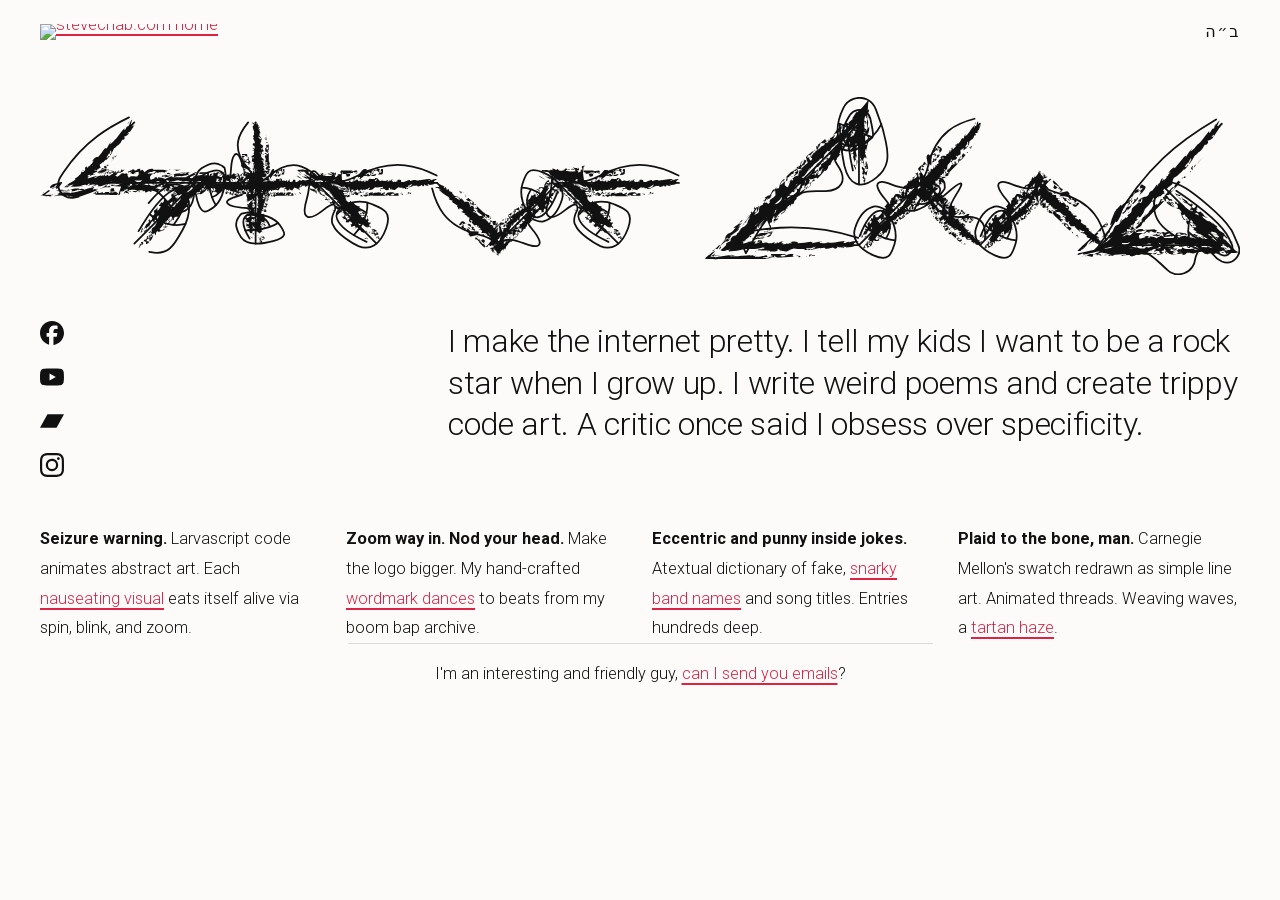
==== commit 1fb6d9ba: "improve comments, add footer & wordmark animation" ====
--- a/index.html
+++ b/index.html
@@ -90,7 +90,19 @@
 
   </main>
 
+  <footer class="shell quotebar">
+    <ul class="quotebar__list">
+      <li class="quotebar__item is-current">I'm an interesting and friendly guy, <a href="https://email.stevechab.com">can I send you emails</a>?</li>
+      <li class="quotebar__item">I used to be heathen Steve, but now I'm believin' Steve. <a href="https://stevechab.bandcamp.com/track/between-my-eyes">Here's a song</a>.</li>
+      <li class="quotebar__item">Know what'd be fun? Lemme play a concert at your place! <a href="mailto:concert@stevechab.com?subject=House%20Concert">Email me</a>.</li>
+      <li class="quotebar__item">I like art that's so ugly it's pretty: <a href="larvascript/?scene=circles&amp;effect=1&amp;image=4">oversaturated, brutalist spaghetti</a>.</li>
+      <li class="quotebar__item">'90s emo but weirder and more mathy: <a href="https://stevechab.bandcamp.com/album/broken-images">my band's debut album</a>.</li>
+      <li class="quotebar__item">I sell <a href="https://stevechab.bandcamp.com/merch/broken-images-chapbook">DIY chapbooks</a> with original art and poetry.</li>
+    </ul>
+  </footer>
+
   <script src="js/jump.js" defer></script>
+  <script src="js/home.js" defer></script>
 
 </body>
 
--- a/css/site.css
+++ b/css/site.css
@@ -1,24 +1,8 @@
 /* ==================================================================
    The shell
-   ==================================================================
-   Tokens, base elements, and the parts every page carries: skip link,
-   running head, footer, wordmark, focus, motion guard, print. Page
-   layout lives in each page's own partial.
-
-   Contrast ratios in comments are measured. WCAG 2.2 AA asks 4.5:1
-   for body text, 3:1 for large text and non-text UI.
-   ================================================================== */
-
-/* ------------------------------------------------------------------
-   Fonts, self-hosted
-   ------------------------------------------------------------------
-   Variable builds: one file per family per subset carries the whole
-   100 to 900 axis. unicode-range keeps latin-ext unfetched until a
-   page sets a character in it, so an English page takes the two latin
-   files and stops.
-
-   Licence and provenance: web/fonts/LICENSE.txt
-   ------------------------------------------------------------------ */
+   ================================================================== */
+
+/* Font licence and provenance: web/fonts/LICENSE.txt */
 
 @font-face {
   font-family: 'Roboto';
@@ -68,19 +52,19 @@
 :root {
   color-scheme: light dark;
 
-  /* --- primitives: ink and paper --- */
+  /* --- ink and paper --- */
   --black: #000;
   --white: #fff;
-  --ink-900: #111;          /* body text on light */
-  --paper-50: #fcfbfa;      /* light surface */
-  --ink-050: #f2f0ee;       /* body text on dark */
-  --paper-950: #0a0a0a;     /* dark surface */
-
-  /* --- primitives: the accent ramp, one hue family --- */
-  --accent-300: #f89;       /* 9.23:1 on #000, hover on dark */
+  --ink-900: #111;
+  --paper-50: #fcfbfa;
+  --ink-050: #f2f0ee;
+  --paper-950: #0a0a0a;
+
+  /* --- the accent ramp. Measured contrast, AA wants 4.5:1 --- */
+  --accent-300: #f89;       /* 9.23:1 on #000 */
   --accent-400: #f67;       /* 7.42:1 on #000, 6.99:1 on #0a0a0a */
   --accent-600: #d24;       /* 4.79:1 on #fff, 4.63:1 on #fcfbfa */
-  --accent-800: #b23;       /* 6.20:1 on #fff, hover on light */
+  --accent-800: #b23;       /* 6.20:1 on #fff */
 
   /* --- semantic: light surface (default) --- */
   --surface: var(--paper-50);
@@ -125,7 +109,7 @@
   --border-width-thick: 2px;
   --radius-sm: 2px;
 
-  /* --- z-index, no magic numbers --- */
+  /* --- z-index --- */
   --z-base: 0;
   --z-raised: 10;
   --z-sticky: 100;
@@ -186,10 +170,8 @@
 
 img, svg, video, canvas, iframe { max-width: 100%; vertical-align: middle; }
 
-/* The width and height attributes reserve the box before the file
-   lands; height: auto lets it shrink with the column and keep the
-   ratio. A <video> needs it said out loud, or the height attribute is
-   taken as a pixel height and the frame stretches. */
+/* A video needs this said out loud, or its height attribute is taken
+   as a pixel height and the frame stretches. */
 img, video { height: auto; }
 
 h1, h2, h3, h4 { font-family: var(--font-slab); font-weight: 700; }
@@ -208,7 +190,6 @@
   text-decoration-thickness: 3px;
 }
 
-/* One ring, measured over 3:1 on both surfaces. */
 a:focus-visible,
 button:focus-visible,
 summary:focus-visible,
@@ -219,13 +200,6 @@
   outline: 3px solid var(--focus-ring);
   outline-offset: 3px;
   border-radius: var(--radius-sm);
-}
-
-@supports not selector(:focus-visible) {
-  a:focus, button:focus, input:focus, select:focus, textarea:focus {
-    outline: 3px solid var(--focus-ring);
-    outline-offset: 3px;
-  }
 }
 
 .sr-only {
@@ -260,9 +234,8 @@
 
 .skip-link:focus { transform: translateY(0); }
 
-/* Jump targets. js/jump.js moves the keyboard to whatever a same-page
-   link points at. The target is out of the Tab order and only ever
-   focused on purpose, so it draws no ring. */
+/* Jump targets are out of the Tab order and only ever focused on
+   purpose by js/jump.js, so they draw no ring. */
 
 [tabindex="-1"]:focus { outline: none; }
 
@@ -277,19 +250,18 @@
   padding-right: var(--shell-pad);
 }
 
-/* Home mark flush left, ב״ה in the right corner. The auto margin does
-   that, not space-between: narrow screens wrap the blessing onto a line
-   of its own, where space-between would drop it back to the left. */
-
 .masthead {
   display: flex;
-  align-items: baseline;
-  justify-content: space-between;
+  align-items: center;
   gap: var(--space-4) var(--space-8);
   flex-wrap: wrap;
   padding-top: 1.1rem;
   padding-bottom: 1.3rem;
 }
+
+/* The auto margin, not space-between: a narrow screen wraps the
+   blessing onto a line of its own, where space-between would drop it
+   back to the left. */
 
 .masthead__baruch {
   margin: 0;
@@ -299,19 +271,12 @@
   letter-spacing: .1em;
 }
 
-/* The favicon is the home link. It centers rather than sitting on a
-   baseline, because a picture has none to share with the blessing.
-   32px clears the 24px target floor. */
-
 .masthead__home {
   display: block;
-  align-self: center;
   line-height: 0;
 }
 
 .masthead__home img { width: 32px; height: 32px; }
-
-.masthead__home ~ .masthead__baruch { align-self: center; }
 
 .wordmark {
   text-align: center;
@@ -363,14 +328,14 @@
   justify-content: center;
 }
 
-/* --- social icons ----------------------------------------------------
-   A centered row of brand marks in place of text links. Each link is a
-   44px square around a 24px mark, over the target floor. */
+/* --- social icons --------------------------------------------------
+   Each link is a 44px square around a 24px mark, over the target
+   floor. */
 
 .social {
   margin: 0;
   padding: 0;
-  list-style: none;
+  list-style-type: none;
   display: flex;
   flex-wrap: wrap;
   justify-content: center;
@@ -397,10 +362,6 @@
 
 /* ==================================================================
    Page head — every page after the homepage
-   ==================================================================
-   Every content page opens the same way: a slab title at the
-   homepage's h1 size, one lede at the homepage's lede size, both flush
-   with the shell's left margin.
    ================================================================== */
 
 .sheet-head {
@@ -425,9 +386,8 @@
 /* ==================================================================
    Section label
    ==================================================================
-   The small uppercase heading that names a section. Sizes and margins
-   belong to the page that uses it. It sits at full ink; a muted gray
-   here measures near 2.5:1 and fails AA.
+   Sizes and margins belong to the page that uses it. A muted gray at
+   this size measures near 2.5:1 and fails AA, so it stays at full ink.
    ================================================================== */
 
 .label {
@@ -435,26 +395,18 @@
   font-weight: 700;
   letter-spacing: .18em;
   text-transform: uppercase;
-  color: var(--text);
   text-align: left;
 }
 
 /* ==================================================================
-   Components
-   ==================================================================
-   The square control, the button, the motion gate, and the source
-   field. Shared by the pieces and /design, so they live here rather
-   than in css/piece.css. The frame around them, head and stage and
-   bar, is still the pieces' own and stays in piece.css.
+   Components — shared by the pieces and /design
    ================================================================== */
 
 /* --- the square control --------------------------------------------
-   A square with a rule and a geometric mark. The caption is the
-   accessible name since the glyph can be abstract.
-
-   The fill uses .is-on rather than aria-pressed since the language
-   sometimes toggles (Play becomes Pause), and adding aria can cause
-   the state to be announced twice. */
+   The caption is the accessible name, since the glyph can be
+   abstract. The fill hangs off .is-on rather than aria-pressed: the
+   caption already flips (Play becomes Pause), and aria-pressed on top
+   of that announces the state twice. */
 
 .control {
   flex: none;
@@ -501,22 +453,14 @@
 
 .control__mark svg { display: block; fill: currentColor; }
 
-/* One word. Anything longer is screen reader text inside the caption,
-   so the accessible name says "Next scene" while the page shows
-   "Scene". */
-
 .control__caption {
   font-size: 10px;
   font-weight: 700;
   letter-spacing: .14em;
   text-transform: uppercase;
-  color: var(--text);
   text-align: center;
   white-space: nowrap;
 }
-
-/* One full turn on press. The class is added on click and removed when
-   the turn ends, so a fast press turns every time. */
 
 @keyframes control-turn {
   from { transform: rotate(0turn); }
@@ -528,12 +472,6 @@
 }
 
 /* --- the motion gate ------------------------------------------------
-   A <dialog> opened with showModal(), so the keyboard stays inside it,
-   the page behind goes inert, and Escape closes it. The rules below
-   only undo what the browser draws around a dialog by default: the
-   border, the shrink-to-fit box, and the centering margins. A modal
-   dialog rides the top layer, so it needs no z-index.
-
    The layout hangs off [open]. A closed dialog is display: none by the
    browser's own rules, and a bare .gate { display: grid } would beat
    that and leave the warning on the screen. */
@@ -606,9 +544,8 @@
 .btn--solid:hover { background: transparent; color: var(--text); }
 
 /* --- the source field ----------------------------------------------
-   The label sits under the box, set like the caption under a square.
-   It still comes first in the source; column-reverse moves it, so a
-   screen reader hears the name before the box. */
+   The label comes first in the source and column-reverse drops it
+   under the box, so a screen reader hears the name before the box. */
 
 .field {
   display: flex;
@@ -622,7 +559,6 @@
   font-weight: 700;
   letter-spacing: .14em;
   text-transform: uppercase;
-  color: var(--text);
   text-align: left;
 }
 
@@ -639,9 +575,7 @@
 
 .field__input::placeholder { color: var(--text); opacity: .62; }
 
-/* --- narrow screens -------------------------------------------------
-   Below 600px the captions stack under smaller squares, still over the
-   44px target floor. */
+/* --- narrow screens ----------------------------------------------- */
 
 @media (max-width: 599px) {
   .control { width: 48px; gap: .3rem; }
@@ -658,9 +592,8 @@
 /* ==================================================================
    Motion guard
    ==================================================================
-   This site ships strobing and flashing work on purpose. A reduced
-   motion setting stops every animation, including ones declared in a
-   page's own <style> block.
+   The star carries no specificity and has to reach animations declared
+   in a page's own <style> block, hence !important.
    ================================================================== */
 
 @media (prefers-reduced-motion: reduce) {
@@ -679,8 +612,6 @@
 
 /* ==================================================================
    Print
-   ==================================================================
-   Every page prints as a document.
    ================================================================== */
 
 @media print {
@@ -693,8 +624,6 @@
 
   a { color: #000; }
 
-  /* The running head is chrome; the page's own h1 carries the identity.
-     A form field and a dialog print as nothing at all. */
   .skip-link,
   .masthead,
   .field,
--- a/css/home.css
+++ b/css/home.css
@@ -1,17 +1,11 @@
 /* ==================================================================
-   The homepage: the intro and the plate index
+   The homepage
    ==================================================================
-   Above 1140px the intro and the plates sit on a twelve-column grid:
-   the social icons stand in the first three columns, stretched to the
-   height of the intro beside them. Below, everything stacks at the
-   intro's measure.
-
-   Tokens, shell, social icons, and .sr-only come from css/site.css.
+   Above 1140px the intro and the plates sit on a twelve-column grid.
+   Below, everything stacks at the intro's measure.
    ================================================================== */
 
-/* --- the intro ------------------------------------------------------
-   The wordmark is the h1, so the heading drops its own margins. The
-   shared rule caps the mark at 900px; here it takes the full shell. */
+/* --- the intro ---------------------------------------------------- */
 
 .hero {
   padding-bottom: var(--space-12);
@@ -54,7 +48,7 @@
   max-width: var(--measure);
   margin: 0;
   padding: 0;
-  list-style: none;
+  list-style-type: none;
   display: grid;
   gap: var(--space-6);
 }
@@ -65,6 +59,7 @@
   font-size: 1.02rem;
   line-height: 1.5;
   text-wrap: balance;
+  display: inline;
 }
 
 .plate__text {
@@ -72,6 +67,41 @@
   font-size: 1.02rem;
   line-height: 1.7;
   text-wrap: pretty;
+  display: inline;
+}
+
+/* --- the quote footer ----------------------------------------------
+   The quotes share one grid cell, so the row takes the height of the
+   longest and holds still as they cross-fade. visibility keeps the
+   ones that are not showing out of the tab order, and transitioning it
+   alongside opacity holds them visible for the length of the fade. */
+
+body { padding-bottom: var(--space-2); }
+
+.quotebar__list {
+    max-width: var(--measure);
+    padding: var(--space-4) 0 0;
+    margin: var(--space-8) auto var(--space-4);
+    list-style-type: none;
+    display: grid;
+    width: 100%;
+    border-top: var(--border-width) solid var(--rule);
+}
+
+.quotebar__item {
+  grid-area: 1 / 1;
+  text-align: center;
+  font-size: 1.02rem;
+  line-height: 1.7;
+  text-wrap: pretty;
+  opacity: 0;
+  visibility: hidden;
+  transition: opacity .7s var(--ease-in-out), visibility .7s;
+}
+
+.quotebar__item.is-current {
+  opacity: 1;
+  visibility: visible;
 }
 
 /* --- the grid ------------------------------------------------------ */
@@ -111,6 +141,30 @@
   .plate { grid-column: span 3; }
 }
 
+/* --------------------------------------------------------
+The page adjusts to the viewport,
+scales with height and width,
+and is capped by the smaller dimension.
+-------------------------------------------------------- */
+@media (min-width: 1140px) and (min-height: 700px) {
+  
+  .hero {
+    --top-clamp: clamp(1.25rem, 3.4vh, 2rem);
+    --bottom-clamp: clamp(1.75rem, 5.2vh, 3rem);
+
+    padding-bottom: var(--bottom-clamp);
+  }
+
+  .hero .wordmark {
+    padding-top: var(--top-clamp);
+    padding-bottom: var(--bottom-clamp);
+  }
+  
+  .hero .wordmark__mark { max-width: min(100%, 160vh); }
+
+  .quotebar__list { margin-top: var(--top-clamp);}
+}
+
 /* --- print -------------------------------------------------------- */
 
 @media print {
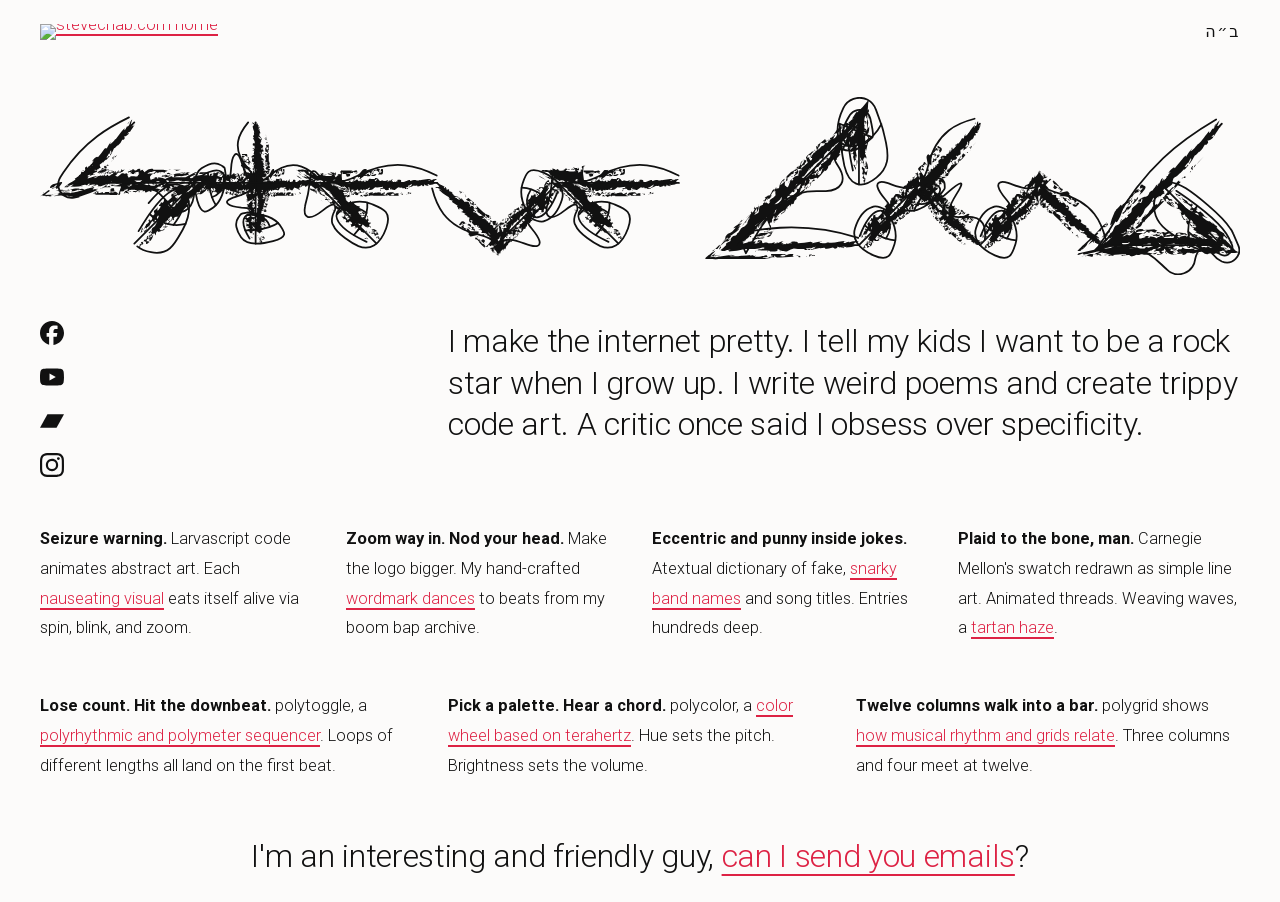
==== commit 93f99abf: "add poly + share cards" ====
--- a/index.html
+++ b/index.html
@@ -87,6 +87,23 @@
         </li>
       </ol>
     </nav>
+    <nav class="group group--poly" aria-labelledby="group-title-poly">
+      <h2 class="sr-only" id="group-title-poly">Polyrhythmic Design</h2>
+      <ol class="plates plates--poly">
+        <li class="plate">
+          <h3 class="plate__title">Lose count. Hit the downbeat.</h3>
+          <p class="plate__text">polytoggle, a <a href="https://polyrhythmic.design/toggle/">polyrhythmic and polymeter sequencer</a>. Loops of different lengths all land on the first beat.</p>
+        </li>
+        <li class="plate">
+          <h3 class="plate__title">Pick a palette. Hear a chord.</h3>
+          <p class="plate__text">polycolor, a <a href="https://polyrhythmic.design/color/">color wheel based on terahertz</a>. Hue sets the pitch. Brightness sets the volume.</p>
+        </li>
+        <li class="plate">
+          <h3 class="plate__title">Twelve columns walk into a bar.</h3>
+          <p class="plate__text">polygrid shows <a href="https://polyrhythmic.design/grid/">how musical rhythm and grids relate</a>. Three columns and four meet at twelve.</p>
+        </li>
+      </ol>
+    </nav>
 
   </main>
 
--- a/css/home.css
+++ b/css/home.css
@@ -70,13 +70,19 @@
   display: inline;
 }
 
+.group--poly { margin-top: var(--space-12); }
+
 /* --- the quote footer ----------------------------------------------
-   The quotes share one grid cell, so the row takes the height of the
-   longest and holds still as they cross-fade. visibility keeps the
-   ones that are not showing out of the tab order, and transitioning it
-   alongside opacity holds them visible for the length of the fade. */
+   The quotes all share a grid cell,
+   height is determined by the tallest,
+   and they hold still as they fade in and out.
+   Invisible ones are removed from the tab order. */
 
 body { padding-bottom: var(--space-2); }
+
+.quotebar {
+  padding-top: var(--shell-pad);
+}
 
 .quotebar__list {
     max-width: var(--measure);
@@ -139,6 +145,18 @@
   }
 
   .plate { grid-column: span 3; }
+  .plates--poly .plate { grid-column: span 4; }
+
+  .quotebar__list {
+    max-width: none;
+    border-top: 0;
+  }
+
+  .quotebar__item {
+    font-size: clamp(1.75rem, 2.5vw, 2.25rem);
+    line-height: 1.3;
+    letter-spacing: -.01em;
+  }
 }
 
 /* --------------------------------------------------------
